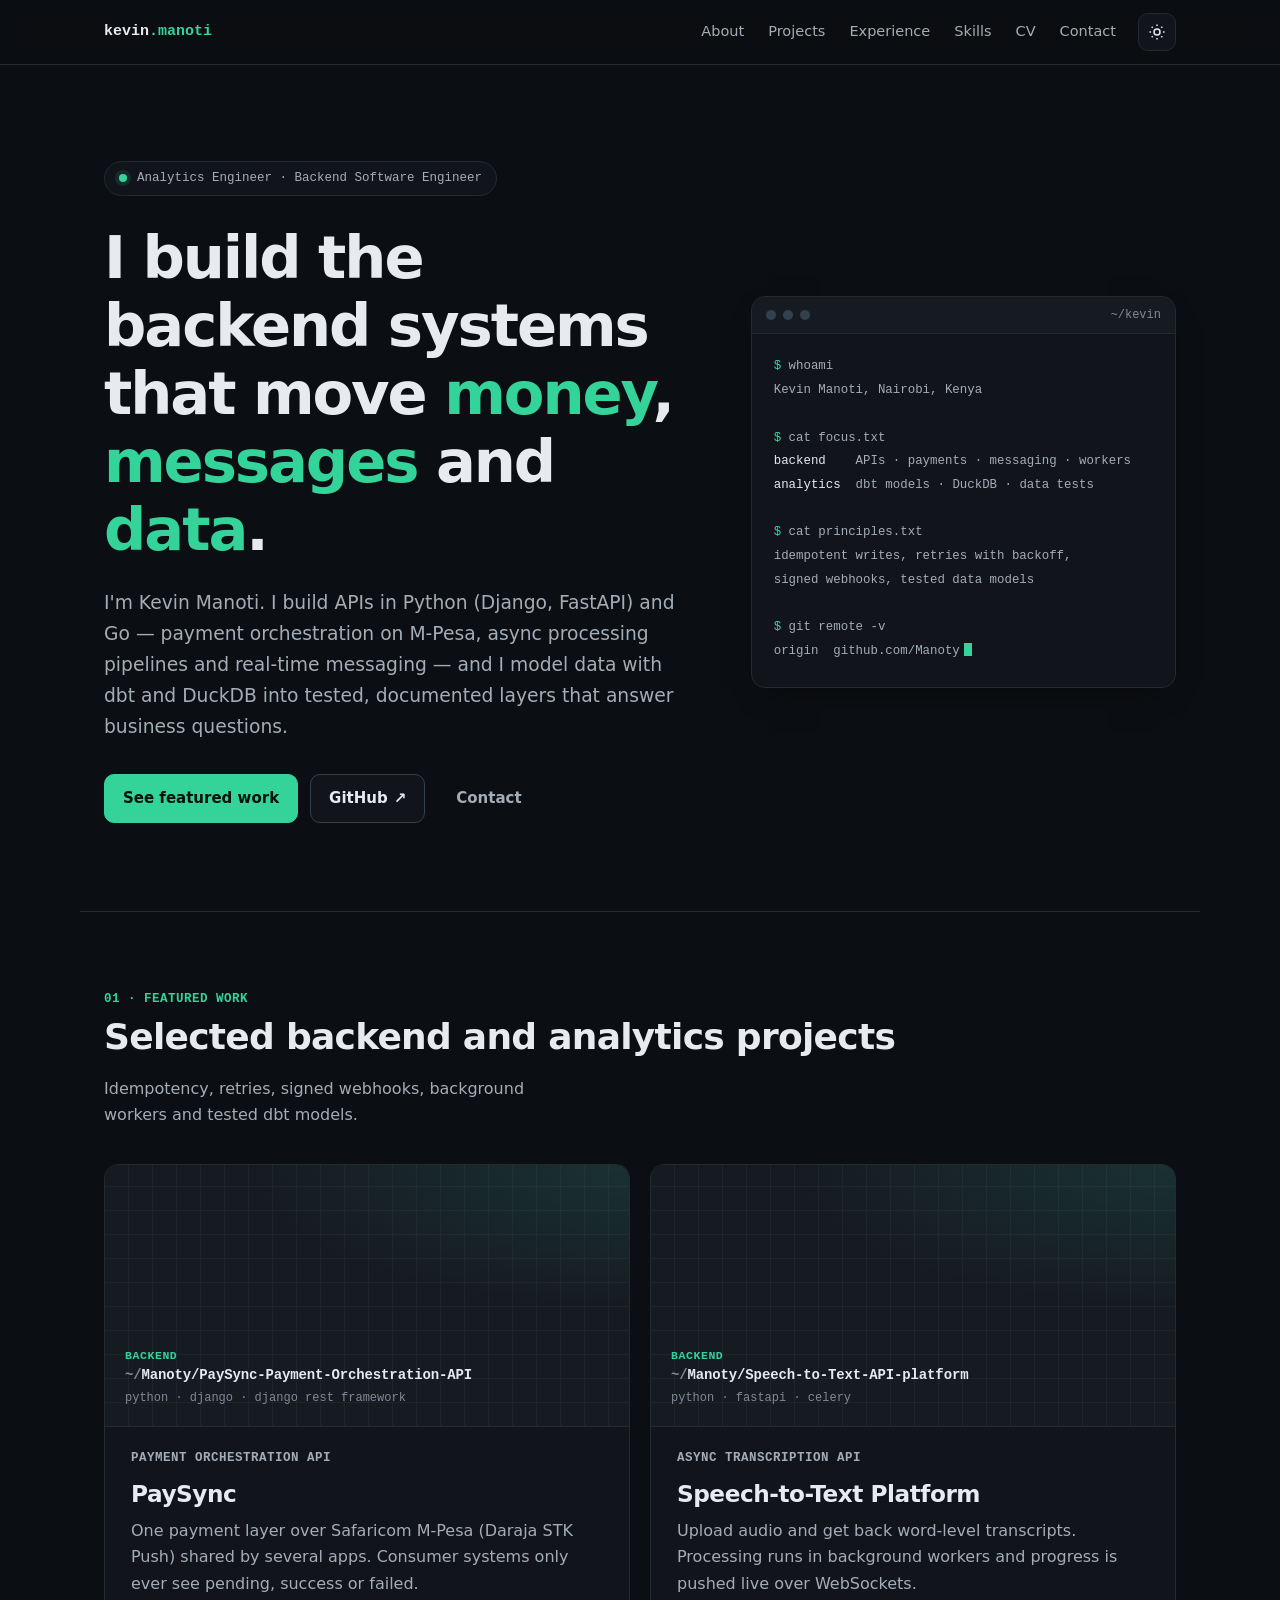
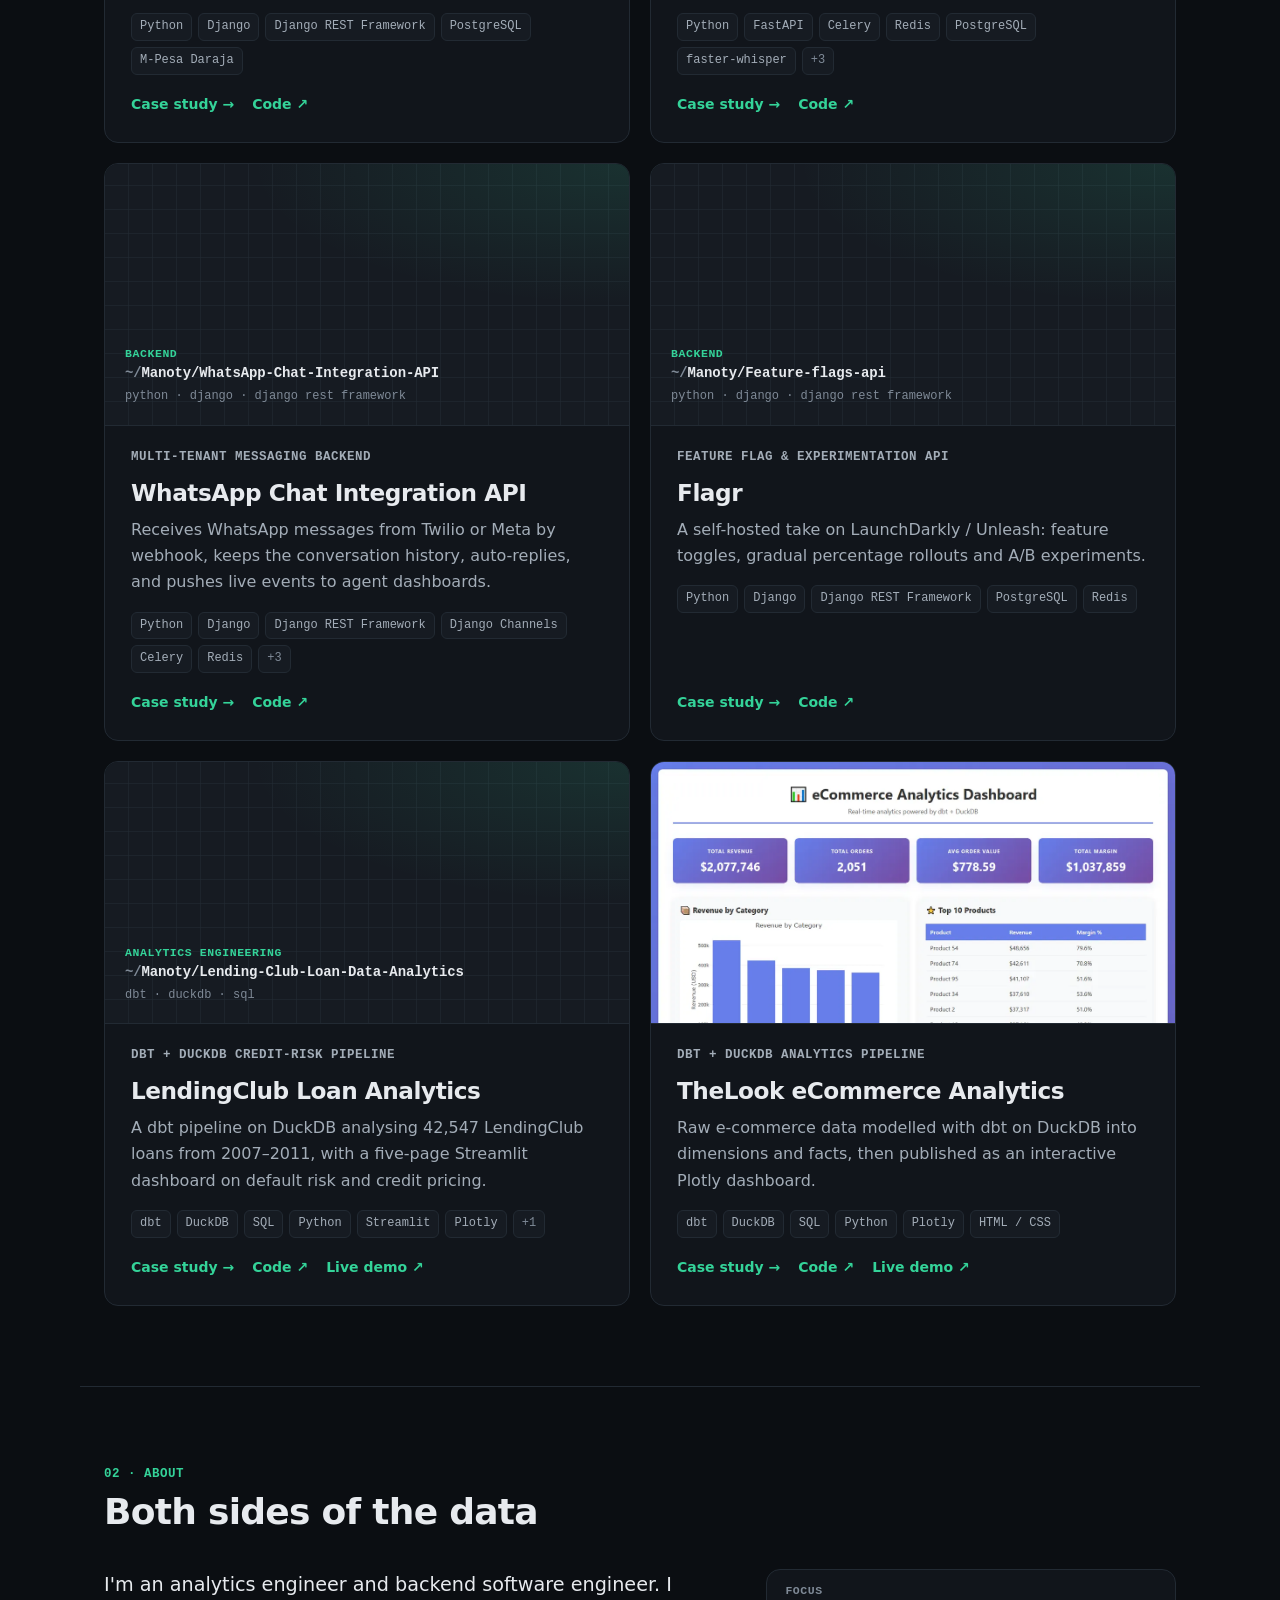
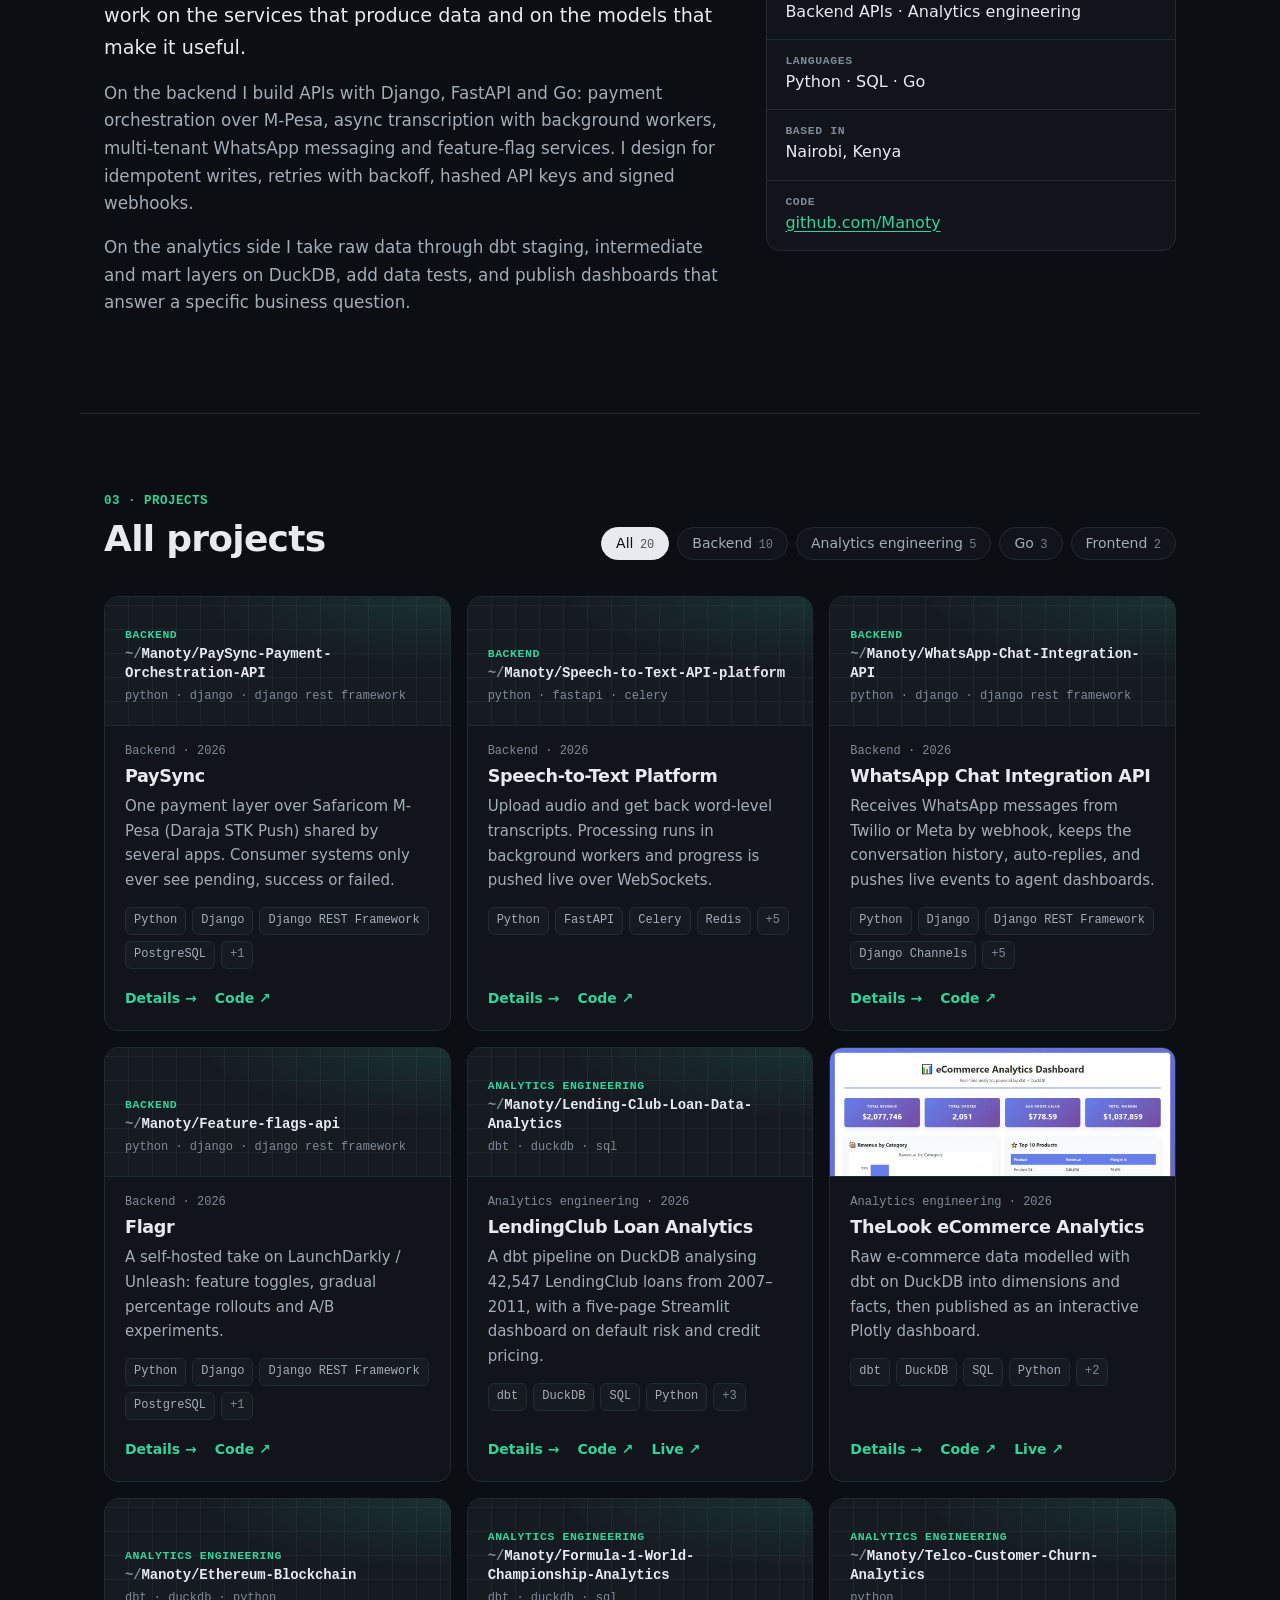
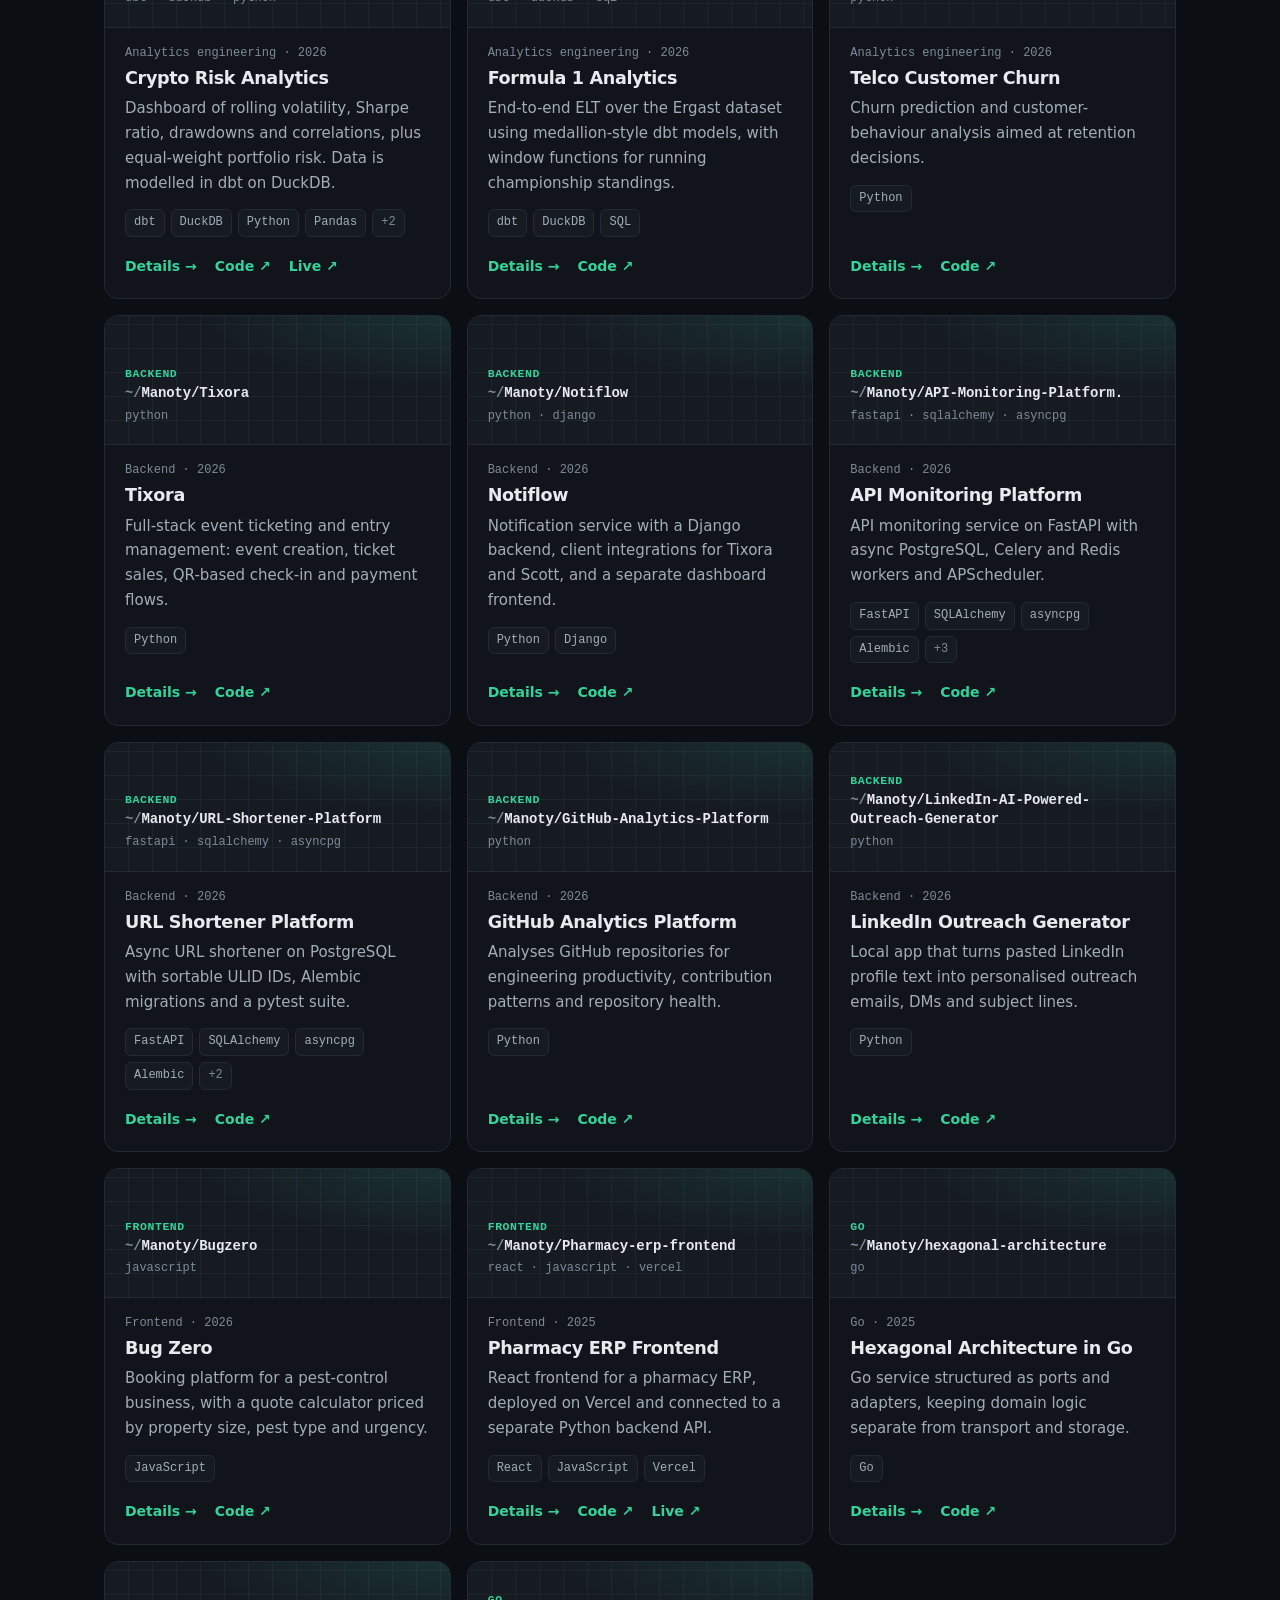
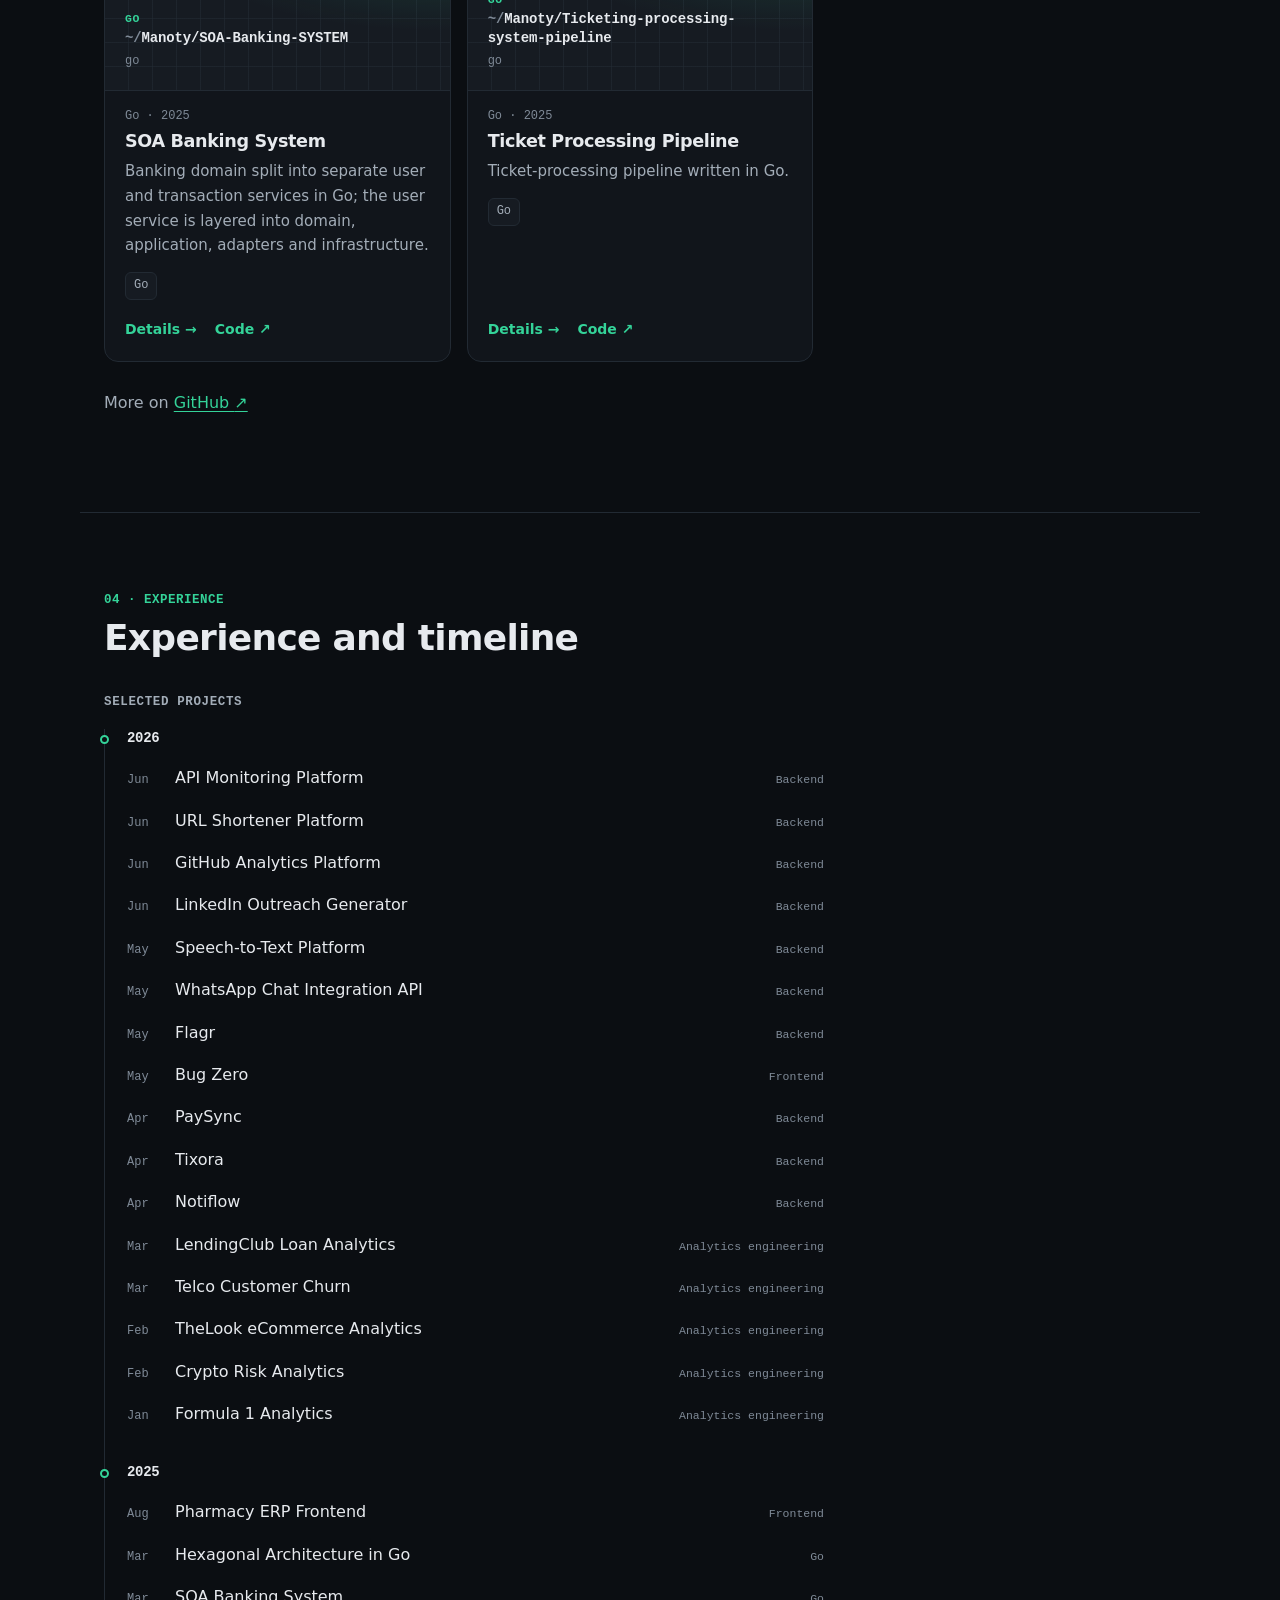
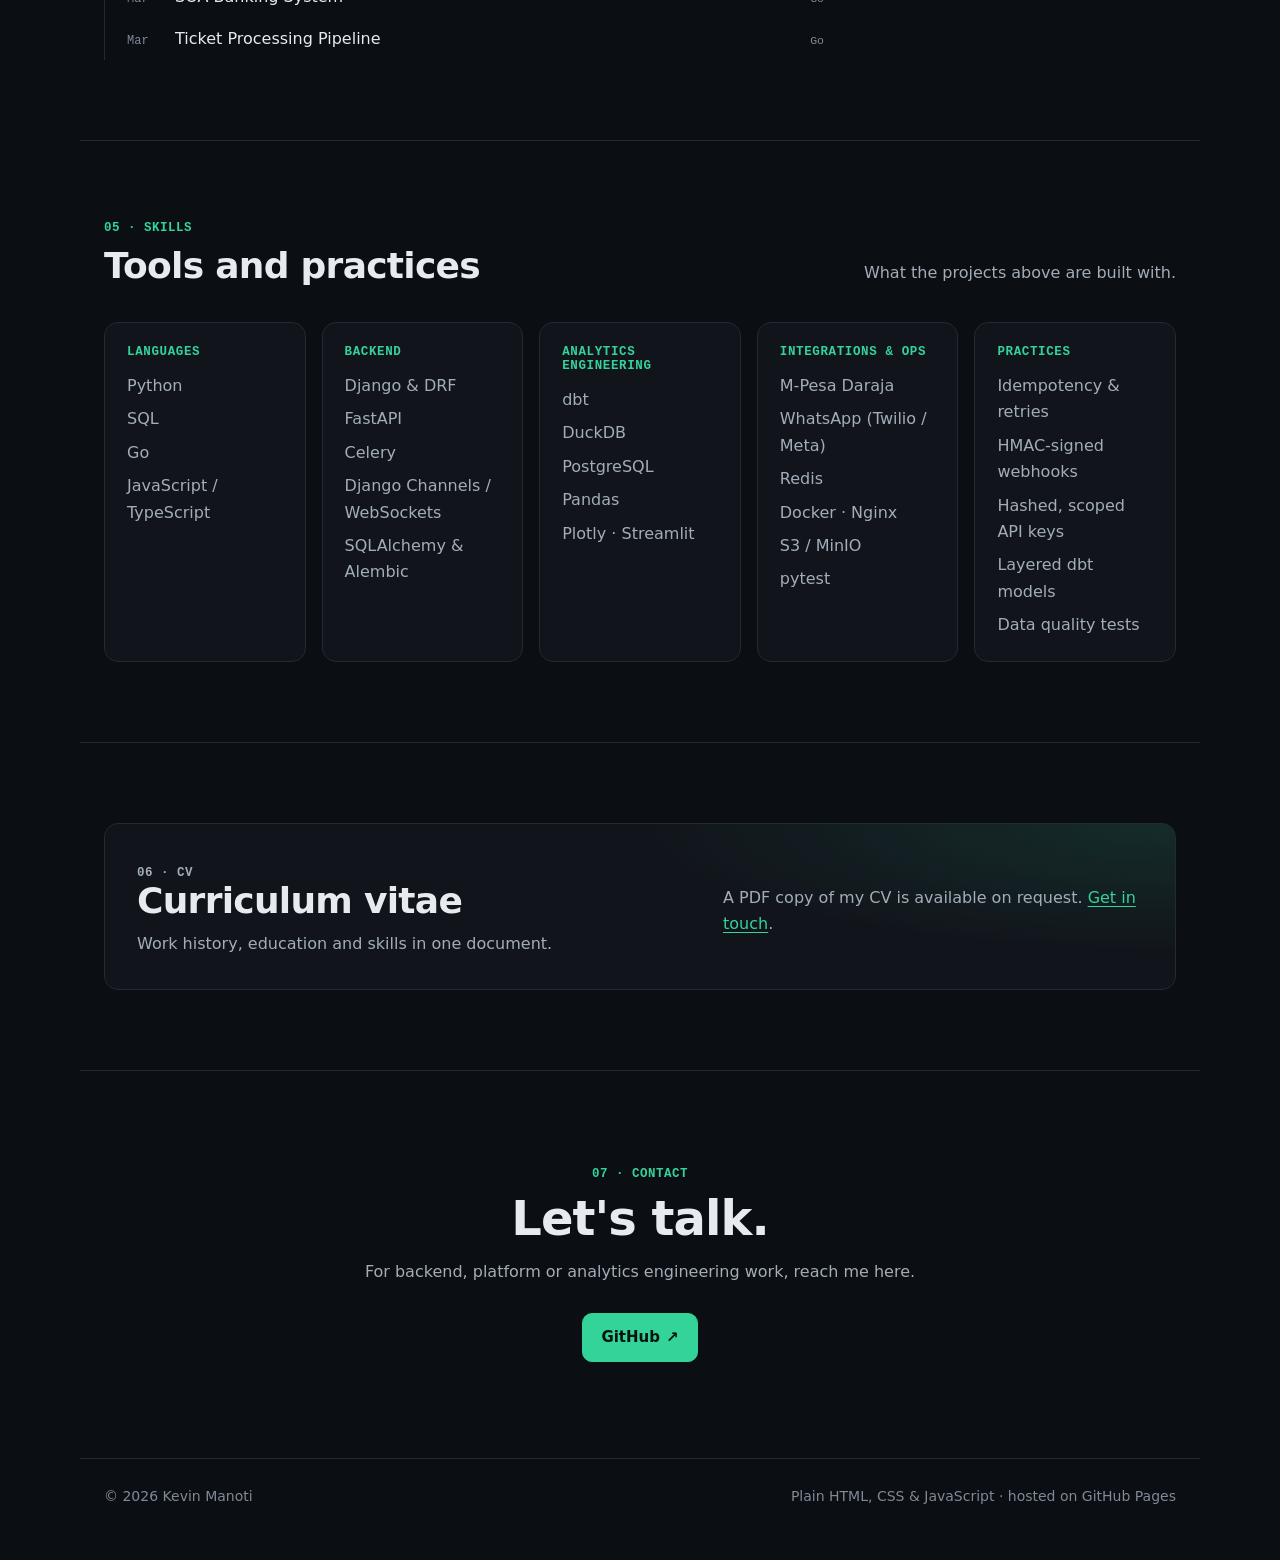
==== site/index.html @ 3917f523 "initial commit; static site" ====
<!doctype html>
<html lang="en" data-theme="dark">
<head>
  <meta charset="utf-8">
  <meta name="viewport" content="width=device-width, initial-scale=1">
  <title>Kevin Manoti · Analytics & Backend Engineer</title>
  <meta name="description" content="Kevin Manoti, analytics engineer and backend software engineer. Payment, messaging and async APIs in Python and Go; analytics pipelines with dbt and DuckDB.">
  <meta property="og:title" content="Kevin Manoti · Analytics & Backend Engineer">
  <meta property="og:description" content="Payment, messaging and async APIs in Python and Go; analytics pipelines with dbt and DuckDB.">
  <meta property="og:type" content="website">
  <meta name="theme-color" content="#0b0e12">
  <link rel="icon" href="data:image/svg+xml,<svg xmlns='http://www.w3.org/2000/svg' viewBox='0 0 32 32'><rect width='32' height='32' rx='7' fill='%2310b981'/><text x='16' y='22' font-family='monospace' font-size='15' font-weight='700' text-anchor='middle' fill='white'>KM</text></svg>">
  <link rel="stylesheet" href="styles.css">
  <script>
    // Apply saved theme before paint to avoid a flash
    document.documentElement.classList.add('js');
    try { const t = localStorage.getItem('theme'); if (t) document.documentElement.dataset.theme = t; } catch (e) {}
  </script>
</head>
<body data-page="home">
  <a class="skip-link" href="#main">Skip to content</a>

  <header class="nav">
    <div class="wrap nav-inner">
      <a href="index.html" class="logo" aria-label="Kevin Manoti, home">kevin<span>.manoti</span></a>
      <button class="icon-btn menu-toggle" id="menuToggle" aria-expanded="false" aria-controls="siteNav" aria-label="Menu">
        <svg viewBox="0 0 24 24" width="20" height="20" fill="none" stroke="currentColor" stroke-width="2" aria-hidden="true"><path d="M4 7h16M4 12h16M4 17h16"/></svg>
      </button>
      <nav class="nav-links" id="siteNav" aria-label="Main">
        <a href="#about">About</a>
        <a href="#projects">Projects</a>
        <a href="#experience">Experience</a>
        <a href="#skills">Skills</a>
        <a href="#cv">CV</a>
        <a href="#contact">Contact</a>
      </nav>
      <button class="icon-btn theme-toggle" id="themeToggle" aria-label="Use light theme">
        <svg class="icon-sun" viewBox="0 0 24 24" width="18" height="18" fill="none" stroke="currentColor" stroke-width="2" aria-hidden="true"><circle cx="12" cy="12" r="4"/><path d="M12 2v2M12 20v2M4.9 4.9l1.4 1.4M17.7 17.7l1.4 1.4M2 12h2M20 12h2M4.9 19.1l1.4-1.4M17.7 6.3l1.4-1.4"/></svg>
        <svg class="icon-moon" viewBox="0 0 24 24" width="18" height="18" fill="none" stroke="currentColor" stroke-width="2" aria-hidden="true"><path d="M21 12.8A9 9 0 1 1 11.2 3a7 7 0 0 0 9.8 9.8z"/></svg>
      </button>
    </div>
  </header>

  <main id="main">
    <!-- HERO -->
    <section class="hero wrap">
      <div class="hero-text">
        <p class="eyebrow"><span class="dot" aria-hidden="true"></span> Analytics Engineer · Backend Software Engineer</p>
        <h1>I build the backend systems that move <em>money</em>, <em>messages</em> and <em>data</em>.</h1>
        <p class="lede">
          I'm Kevin Manoti. I build APIs in Python (Django, FastAPI) and Go — payment orchestration on M-Pesa,
          async processing pipelines and real-time messaging — and I model data with dbt and DuckDB into
          tested, documented layers that answer business questions.
        </p>
        <div class="cta">
          <a class="btn btn-primary" href="#work">See featured work</a>
          <a class="btn" href="https://github.com/Manoty" data-github target="_blank" rel="noopener">GitHub <span aria-hidden="true">↗</span></a>
          <a class="btn btn-ghost" href="#contact">Contact</a>
        </div>
      </div>
      <div class="terminal" aria-hidden="true">
        <div class="terminal-bar"><span></span><span></span><span></span><em>~/kevin</em></div>
<pre><code><span class="t-prompt">$</span> whoami
Kevin Manoti, Nairobi, Kenya

<span class="t-prompt">$</span> cat focus.txt
<span class="t-key">backend</span>    APIs · payments · messaging · workers
<span class="t-key">analytics</span>  dbt models · DuckDB · data tests

<span class="t-prompt">$</span> cat principles.txt
idempotent writes, retries with backoff,
signed webhooks, tested data models

<span class="t-prompt">$</span> git remote -v
origin  github.com/Manoty<span class="t-cursor"></span></code></pre>
      </div>
    </section>

    <!-- FEATURED -->
    <section id="work" class="wrap section">
      <div class="section-head">
        <div>
          <p class="section-kicker">01 · Featured work</p>
          <h2>Selected backend and analytics projects</h2>
        </div>
        <p>Idempotency, retries, signed webhooks, background workers and tested dbt models.</p>
      </div>
      <div class="featured" id="featured"></div>
    </section>

    <!-- ABOUT -->
    <section id="about" class="wrap section">
      <div class="section-head">
        <div>
          <p class="section-kicker">02 · About</p>
          <h2>Both sides of the data</h2>
        </div>
      </div>
      <div class="about reveal">
        <div class="about-text">
          <p>
            I'm an analytics engineer and backend software engineer. I work on the services that produce data
            and on the models that make it useful.
          </p>
          <p>
            On the backend I build APIs with Django, FastAPI and Go: payment orchestration over M-Pesa, async
            transcription with background workers, multi-tenant WhatsApp messaging and feature-flag services.
            I design for idempotent writes, retries with backoff, hashed API keys and signed webhooks.
          </p>
          <p>
            On the analytics side I take raw data through dbt staging, intermediate and mart layers on DuckDB,
            add data tests, and publish dashboards that answer a specific business question.
          </p>
        </div>
        <dl class="about-facts">
          <div><dt>Focus</dt><dd>Backend APIs · Analytics engineering</dd></div>
          <div><dt>Languages</dt><dd>Python · SQL · Go</dd></div>
          <div><dt>Based in</dt><dd>Nairobi, Kenya</dd></div>
          <div><dt>Code</dt><dd><a href="https://github.com/Manoty" data-github target="_blank" rel="noopener">github.com/Manoty</a></dd></div>
        </dl>
      </div>
    </section>

    <!-- ALL PROJECTS -->
    <section id="projects" class="wrap section">
      <div class="section-head">
        <div>
          <p class="section-kicker">03 · Projects</p>
          <h2>All projects</h2>
        </div>
        <div class="filters" id="filters" role="group" aria-label="Filter projects by category"></div>
      </div>
      <p class="sr-only" id="gridStatus" role="status" aria-live="polite"></p>
      <div class="grid" id="grid"></div>
      <p class="more">More on <a href="https://github.com/Manoty?tab=repositories" target="_blank" rel="noopener">GitHub <span aria-hidden="true">↗</span></a></p>
    </section>

    <!-- EXPERIENCE + TIMELINE -->
    <section id="experience" class="wrap section">
      <div class="section-head">
        <div>
          <p class="section-kicker">04 · Experience</p>
          <h2>Experience and timeline</h2>
        </div>
      </div>
      <div class="experience">
        <div class="exp-col" id="workHistory">
          <h3 class="col-title">Professional experience</h3>
          <ol class="tl" id="jobs"></ol>
        </div>
        <div class="exp-col" id="projectTimeline">
          <h3 class="col-title">Selected projects</h3>
          <ol class="tl tl-compact" id="timeline"></ol>
        </div>
      </div>
    </section>

    <!-- SKILLS -->
    <section id="skills" class="wrap section">
      <div class="section-head">
        <div>
          <p class="section-kicker">05 · Skills</p>
          <h2>Tools and practices</h2>
        </div>
        <p>What the projects above are built with.</p>
      </div>
      <div class="stack">
        <div class="stack-col reveal">
          <h3>Languages</h3>
          <ul><li>Python</li><li>SQL</li><li>Go</li><li>JavaScript / TypeScript</li></ul>
        </div>
        <div class="stack-col reveal">
          <h3>Backend</h3>
          <ul><li>Django &amp; DRF</li><li>FastAPI</li><li>Celery</li><li>Django Channels / WebSockets</li><li>SQLAlchemy &amp; Alembic</li></ul>
        </div>
        <div class="stack-col reveal">
          <h3>Analytics engineering</h3>
          <ul><li>dbt</li><li>DuckDB</li><li>PostgreSQL</li><li>Pandas</li><li>Plotly · Streamlit</li></ul>
        </div>
        <div class="stack-col reveal">
          <h3>Integrations &amp; ops</h3>
          <ul><li>M-Pesa Daraja</li><li>WhatsApp (Twilio / Meta)</li><li>Redis</li><li>Docker · Nginx</li><li>S3 / MinIO</li><li>pytest</li></ul>
        </div>
        <div class="stack-col reveal">
          <h3>Practices</h3>
          <ul><li>Idempotency &amp; retries</li><li>HMAC-signed webhooks</li><li>Hashed, scoped API keys</li><li>Layered dbt models</li><li>Data quality tests</li></ul>
        </div>
      </div>
    </section>

    <!-- CV -->
    <section id="cv" class="wrap section">
      <div class="cv-card reveal">
        <div>
          <p class="section-kicker">06 · CV</p>
          <h2>Curriculum vitae</h2>
          <p>Work history, education and skills in one document.</p>
        </div>
        <div class="cta" id="cvActions"></div>
      </div>
    </section>

    <!-- CONTACT -->
    <section id="contact" class="wrap section contact">
      <p class="section-kicker">07 · Contact</p>
      <h2>Let's talk.</h2>
      <p>For backend, platform or analytics engineering work, reach me here.</p>
      <div class="cta" id="contactActions">
        <a class="btn btn-primary" href="https://github.com/Manoty" target="_blank" rel="noopener">GitHub <span aria-hidden="true">↗</span></a>
      </div>
    </section>
  </main>

  <footer class="wrap footer">
    <span>© <span id="year"></span> Kevin Manoti</span>
    <span>Plain HTML, CSS &amp; JavaScript · hosted on GitHub Pages</span>
  </footer>

  <script src="profile.js"></script>
  <script src="projects.js"></script>
  <script src="experience.js"></script>
  <script src="main.js"></script>
</body>
</html>
---- site/styles.css ----
/* ---------------------------------------------------------------- tokens */
/* Dark is the default theme; the toggle switches to light and is remembered. */
:root {
  --bg: #0b0e12;
  --surface: #11151b;
  --surface-2: #161b22;
  --text: #e7eaee;
  --muted: #a3adb8;
  --faint: #7f8a97;
  --border: #222a33;
  --border-strong: #34404c;
  --accent: #34d399;
  --accent-ink: #04130d;
  --accent-soft: rgba(52, 211, 153, 0.12);
  --shadow: 0 1px 0 rgba(255, 255, 255, 0.03) inset, 0 12px 32px -18px rgba(0, 0, 0, 0.7);
  --mono: ui-monospace, 'SF Mono', 'Cascadia Code', 'JetBrains Mono', Menlo, Consolas, monospace;
  --sans: system-ui, -apple-system, 'Segoe UI', Roboto, 'Helvetica Neue', Arial, sans-serif;
  --radius: 14px;
  --ease: cubic-bezier(0.2, 0.7, 0.2, 1);
  color-scheme: dark;
}
:root[data-theme='light'] {
  --bg: #f7f8fa;
  --surface: #ffffff;
  --surface-2: #f1f3f5;
  --text: #111418;
  --muted: #4a5561;
  --faint: #636d79;
  --border: #e1e5e9;
  --border-strong: #c9d0d7;
  --accent: #047857;
  --accent-ink: #ffffff;
  --accent-soft: rgba(4, 120, 87, 0.1);
  --shadow: 0 10px 28px -18px rgba(15, 23, 42, 0.25);
  color-scheme: light;
}

/* ---------------------------------------------------------------- base */
*, *::before, *::after { box-sizing: border-box; }
html { scroll-behavior: smooth; scroll-padding-top: 84px; -webkit-text-size-adjust: 100%; }
body {
  margin: 0;
  background: var(--bg);
  color: var(--text);
  font: 16px/1.65 var(--sans);
  -webkit-font-smoothing: antialiased;
  overflow-x: hidden;
}
a { color: inherit; text-underline-offset: 3px; }
img { max-width: 100%; display: block; }
h1, h2, h3, h4 { line-height: 1.15; margin: 0; letter-spacing: -0.02em; }
code { font-family: var(--mono); font-size: 0.92em; }
.wrap { max-width: 1120px; margin: 0 auto; padding-left: 24px; padding-right: 24px; }

:focus-visible { outline: 2px solid var(--accent); outline-offset: 3px; border-radius: 6px; }
.skip-link {
  position: absolute; left: 16px; top: -100px; z-index: 100;
  background: var(--accent); color: var(--accent-ink); padding: 10px 16px; border-radius: 8px;
  font-weight: 700; text-decoration: none;
}
.skip-link:focus { top: 12px; }
.sr-only {
  position: absolute; width: 1px; height: 1px; padding: 0; margin: -1px;
  overflow: hidden; clip: rect(0 0 0 0); white-space: nowrap; border: 0;
}

/* ---------------------------------------------------------------- nav */
.nav {
  position: sticky; top: 0; z-index: 20;
  background: color-mix(in srgb, var(--bg) 82%, transparent);
  backdrop-filter: blur(12px);
  -webkit-backdrop-filter: blur(12px);
  border-bottom: 1px solid var(--border);
}
.nav-inner { position: relative; display: flex; align-items: center; gap: 12px; height: 64px; }
.logo { font-family: var(--mono); font-weight: 700; text-decoration: none; margin-right: auto; font-size: 15px; }
.logo span { color: var(--accent); }
.nav-links { display: flex; align-items: center; gap: 4px; }
.nav-links a {
  text-decoration: none; color: var(--muted); font-size: 14.5px;
  padding: 6px 10px; border-radius: 8px; transition: color .15s, background .15s;
}
.nav-links a:hover, .nav-links a[aria-current='page'] { color: var(--text); background: var(--surface-2); }
.icon-btn {
  display: grid; place-items: center; width: 38px; height: 38px; flex: none;
  border: 1px solid var(--border); border-radius: 10px;
  background: var(--surface); color: var(--text); cursor: pointer;
  transition: border-color .15s;
}
.icon-btn:hover { border-color: var(--border-strong); }
.menu-toggle { display: none; }
.icon-moon { display: none; }
:root[data-theme='light'] .icon-sun { display: none; }
:root[data-theme='light'] .icon-moon { display: block; }

/* ---------------------------------------------------------------- hero */
.hero {
  display: grid; grid-template-columns: minmax(0, 1.25fr) minmax(0, 0.9fr);
  gap: 56px; align-items: center; padding-top: 96px; padding-bottom: 88px;
}
.eyebrow {
  display: inline-flex; align-items: center; gap: 10px;
  font-family: var(--mono); font-size: 12.5px; color: var(--muted);
  border: 1px solid var(--border); background: var(--surface); border-radius: 999px; padding: 6px 14px;
  margin: 0 0 28px;
}
.dot { width: 8px; height: 8px; border-radius: 50%; background: var(--accent); box-shadow: 0 0 0 4px var(--accent-soft); }
.hero h1 { font-size: clamp(2.2rem, 5.2vw, 3.7rem); font-weight: 800; letter-spacing: -0.035em; }
.hero h1 em { font-style: normal; color: var(--accent); }
.lede { font-size: clamp(1.05rem, 1.8vw, 1.17rem); color: var(--muted); max-width: 60ch; margin: 24px 0 32px; }
.cta { display: flex; flex-wrap: wrap; align-items: center; gap: 12px; }

.terminal {
  background: var(--surface); border: 1px solid var(--border); border-radius: var(--radius);
  box-shadow: var(--shadow); overflow: hidden; min-width: 0;
}
.terminal-bar {
  display: flex; align-items: center; gap: 7px; padding: 11px 14px;
  border-bottom: 1px solid var(--border); background: var(--surface-2);
}
.terminal-bar span { width: 10px; height: 10px; border-radius: 50%; background: var(--border-strong); }
.terminal-bar em { margin-left: auto; font: 12px var(--mono); color: var(--faint); font-style: normal; }
.terminal pre { margin: 0; padding: 20px 22px 24px; overflow-x: auto; font: 13.5px/1.75 var(--mono); color: var(--muted); }
.t-prompt { color: var(--accent); user-select: none; }
.t-key { color: var(--text); }
.t-cursor {
  display: inline-block; width: 8px; height: 1.05em; margin-left: 4px; vertical-align: -2px;
  background: var(--accent); animation: blink 1.2s steps(1) infinite;
}
@keyframes blink { 50% { opacity: 0; } }

/* ---------------------------------------------------------------- buttons */
.btn {
  display: inline-flex; align-items: center; gap: 6px; padding: 11px 18px;
  border: 1px solid var(--border-strong); border-radius: 10px;
  background: var(--surface); color: var(--text); text-decoration: none; font-weight: 600; font-size: 15px;
  transition: border-color .15s, transform .15s var(--ease), background .15s;
}
.btn:hover { border-color: var(--text); transform: translateY(-1px); }
.btn-primary { background: var(--accent); color: var(--accent-ink); border-color: var(--accent); }
.btn-primary:hover { border-color: var(--accent); background: color-mix(in srgb, var(--accent) 88%, var(--text)); }
.btn-ghost { background: transparent; border-color: transparent; color: var(--muted); }
.btn-ghost:hover { color: var(--text); border-color: var(--border); }

/* ---------------------------------------------------------------- sections */
.section { padding-top: 80px; padding-bottom: 80px; border-top: 1px solid var(--border); }
.section-head { display: flex; flex-wrap: wrap; align-items: end; justify-content: space-between; gap: 18px 32px; margin-bottom: 36px; }
.section-head h2, .cv-card h2 { font-size: clamp(1.6rem, 3.4vw, 2.25rem); }
.section-head > p { color: var(--muted); margin: 0; max-width: 46ch; }
.section-kicker { font: 600 12.5px var(--mono); color: var(--accent); margin: 0 0 10px; letter-spacing: .04em; text-transform: uppercase; }
.kicker { font: 600 12.5px var(--mono); color: var(--accent); margin: 0 0 8px; text-transform: uppercase; letter-spacing: .04em; }

/* ---------------------------------------------------------------- thumbnails */
.thumb {
  position: relative; aspect-ratio: 16 / 6; overflow: hidden;
  background: var(--surface-2); border-bottom: 1px solid var(--border);
}
.thumb img {
  position: absolute; inset: 0; z-index: 1; width: 100%; height: 100%;
  object-fit: cover; object-position: top center;
  transition: transform .5s var(--ease);
}
.thumb-placeholder {
  position: absolute; inset: 0; display: flex; flex-direction: column; justify-content: flex-end; gap: 4px;
  padding: 18px 20px;
  background:
    radial-gradient(120% 90% at 100% 0%, var(--accent-soft), transparent 60%),
    repeating-linear-gradient(0deg, transparent 0 23px, color-mix(in srgb, var(--border) 60%, transparent) 23px 24px),
    repeating-linear-gradient(90deg, transparent 0 23px, color-mix(in srgb, var(--border) 60%, transparent) 23px 24px),
    var(--surface-2);
}
.thumb-placeholder span { font: 600 11.5px var(--mono); color: var(--accent); text-transform: uppercase; letter-spacing: .05em; }
.thumb-placeholder strong {
  font: 600 14px/1.35 var(--mono); color: var(--text); letter-spacing: -0.01em;
  overflow-wrap: anywhere;
}
.thumb-placeholder strong::before { content: '~/'; color: var(--faint); }
.thumb-placeholder code { font-size: 12px; color: var(--faint); }

/* ---------------------------------------------------------------- featured */
.featured { display: grid; grid-template-columns: repeat(2, minmax(0, 1fr)); gap: 20px; }
.feature {
  display: flex; flex-direction: column; overflow: hidden;
  background: var(--surface); border: 1px solid var(--border); border-radius: var(--radius);
  transition: border-color .2s, transform .2s var(--ease);
}
.feature:hover { border-color: var(--border-strong); transform: translateY(-2px); }
.feature:hover .thumb img, .card:hover .thumb img { transform: scale(1.02); }
.feature .thumb { aspect-ratio: 16 / 8; }
.feature-media, .card-media { display: block; }
.feature-body { display: flex; flex-direction: column; flex: 1; padding: 24px 26px 26px; }
.feature h3 { font-size: 1.45rem; margin-bottom: 10px; }
.feature h3 a, .card h3 a { text-decoration: none; }
.feature h3 a:hover, .card h3 a:hover { color: var(--accent); }
.feature-body > p { color: var(--muted); margin: 0 0 16px; }

/* ---------------------------------------------------------------- tags + links */
.tags { list-style: none; padding: 0; margin: 0 0 18px; display: flex; flex-wrap: wrap; gap: 6px; }
.tags li {
  font-family: var(--mono); font-size: 12px; color: var(--muted);
  background: var(--surface-2); border: 1px solid var(--border); border-radius: 6px; padding: 3px 8px;
}
.tags .tag-more { color: var(--faint); }
.links { display: flex; flex-wrap: wrap; gap: 8px 18px; margin-top: auto; }
.links a { font-weight: 600; font-size: 14px; text-decoration: none; color: var(--accent); }
.links a:hover { text-decoration: underline; }
.status {
  display: inline-block; vertical-align: middle; font: 600 11px var(--mono); letter-spacing: .03em;
  padding: 2px 8px; border-radius: 999px; border: 1px solid var(--border-strong); color: var(--muted);
  text-transform: uppercase;
}
.status-completed { color: var(--accent); border-color: color-mix(in srgb, var(--accent) 45%, transparent); }
.status-in-progress { color: #f5b544; border-color: rgba(245, 181, 68, .45); }
:root[data-theme='light'] .status-in-progress { color: #9a6200; }

/* ---------------------------------------------------------------- filters + grid */
.filters { display: flex; flex-wrap: wrap; gap: 8px; }
.chip {
  font: 500 14px var(--sans); color: var(--muted); cursor: pointer;
  background: var(--surface); border: 1px solid var(--border); border-radius: 999px; padding: 7px 14px;
  transition: color .15s, border-color .15s, background .15s;
}
.chip:hover { color: var(--text); border-color: var(--border-strong); }
.chip[aria-pressed='true'] { background: var(--text); color: var(--bg); border-color: var(--text); }
.chip-count { font: 12px var(--mono); opacity: .7; margin-left: 2px; }
.grid { display: grid; grid-template-columns: repeat(auto-fill, minmax(290px, 1fr)); gap: 16px; }
.card {
  display: flex; flex-direction: column; overflow: hidden;
  background: var(--surface); border: 1px solid var(--border); border-radius: var(--radius);
  transition: border-color .15s, transform .2s var(--ease);
  animation: card-in .35s var(--ease) both;
}
.card:hover { border-color: var(--border-strong); transform: translateY(-2px); }
.card-body { display: flex; flex-direction: column; flex: 1; padding: 18px 20px 20px; }
.card-meta { font: 12px var(--mono); color: var(--faint); margin: 0 0 8px; display: flex; flex-wrap: wrap; gap: 8px; align-items: center; }
.card h3 { font-size: 1.1rem; margin-bottom: 8px; }
.card-body > p:not(.card-meta) { color: var(--muted); font-size: 15px; margin: 0 0 14px; }
.more { color: var(--muted); margin-top: 28px; }
.more a { color: var(--accent); }
@keyframes card-in { from { opacity: 0; transform: translateY(6px); } }

/* ---------------------------------------------------------------- about */
.about { display: grid; grid-template-columns: minmax(0, 1.5fr) minmax(0, 1fr); gap: 48px; align-items: start; }
.about-text p { margin: 0 0 16px; color: var(--muted); font-size: 1.05rem; max-width: 64ch; }
.about-text p:first-child { color: var(--text); font-size: 1.2rem; }
.about-facts, .facts {
  margin: 0; display: grid; gap: 0;
  border: 1px solid var(--border); border-radius: var(--radius); background: var(--surface);
}
.about-facts div, .facts div { padding: 14px 18px; border-top: 1px solid var(--border); }
.about-facts div:first-child, .facts div:first-child { border-top: 0; }
.about-facts dt, .facts dt { font: 600 11.5px var(--mono); color: var(--faint); text-transform: uppercase; letter-spacing: .05em; }
.about-facts dd, .facts dd { margin: 2px 0 0; }
.about-facts a, .facts a { color: var(--accent); }

/* ---------------------------------------------------------------- experience + timeline */
.experience { display: grid; grid-template-columns: minmax(0, 1.2fr) minmax(0, 1fr); gap: 48px; }
#experience.no-history .experience { grid-template-columns: minmax(0, 720px); }
.col-title { font: 600 12.5px var(--mono); color: var(--muted); text-transform: uppercase; letter-spacing: .05em; margin-bottom: 20px; }
.tl { list-style: none; margin: 0; padding: 0 0 0 22px; border-left: 1px solid var(--border); }
.tl > li { position: relative; padding-bottom: 28px; }
.tl > li::before {
  content: ''; position: absolute; left: -27px; top: 6px; width: 9px; height: 9px; border-radius: 50%;
  background: var(--bg); border: 2px solid var(--accent);
}
.tl > li:last-child { padding-bottom: 0; }
.tl-date { font: 12.5px var(--mono); color: var(--accent); margin: 0 0 4px; }
.tl-item h4 { font-size: 1.1rem; }
.tl-org { color: var(--muted); font-weight: 500; }
.tl-org a { color: inherit; }
.tl-meta { font-size: 14px; color: var(--faint); margin: 2px 0 8px; }
.tl-item > p { color: var(--muted); margin: 6px 0 10px; }
.tl-year-label { font: 700 14px var(--mono); color: var(--text); margin-bottom: 10px; line-height: 1.4; }
.tl-rows { list-style: none; margin: 0; padding: 0; display: grid; gap: 2px; }
.tl-rows li {
  display: grid; grid-template-columns: 36px minmax(0, 1fr) auto; gap: 12px; align-items: baseline;
  padding: 7px 10px; margin: 0 -10px; border-radius: 8px;
}
.tl-rows li:hover { background: var(--surface); }
.tl-month { font: 12px var(--mono); color: var(--faint); }
.tl-rows a { text-decoration: none; font-weight: 500; }
.tl-rows a:hover { color: var(--accent); text-decoration: underline; }
.tl-cat { font: 11.5px var(--mono); color: var(--faint); text-align: right; }

/* shared bullet list */
.points { margin: 0 0 18px; padding: 0; list-style: none; display: grid; gap: 8px; }
.points li { position: relative; padding-left: 22px; color: var(--muted); }
.points li::before { content: '→'; position: absolute; left: 0; color: var(--accent); }

/* ---------------------------------------------------------------- skills */
.stack { display: grid; grid-template-columns: repeat(auto-fit, minmax(190px, 1fr)); gap: 16px; }
.stack-col { border: 1px solid var(--border); border-radius: var(--radius); padding: 22px; background: var(--surface); }
.stack-col h3 { font: 600 12.5px var(--mono); text-transform: uppercase; letter-spacing: .05em; color: var(--accent); margin-bottom: 14px; }
.stack-col ul { list-style: none; margin: 0; padding: 0; display: grid; gap: 7px; color: var(--muted); }

/* ---------------------------------------------------------------- cv + contact */
.cv-card {
  display: flex; flex-wrap: wrap; align-items: center; justify-content: space-between; gap: 24px;
  padding: 32px; border: 1px solid var(--border); border-radius: var(--radius);
  background: radial-gradient(90% 140% at 100% 0%, var(--accent-soft), transparent 55%), var(--surface);
}
.cv-card p { color: var(--muted); margin: 10px 0 0; }
.cv-note { color: var(--muted); margin: 0; width: 100%; }
.cv-note a { color: var(--accent); }
#cvActions { max-width: 420px; }
.contact { text-align: center; padding-top: 96px; padding-bottom: 96px; }
.contact h2 { font-size: clamp(2rem, 5vw, 3rem); margin-bottom: 12px; }
.contact > p:not(.section-kicker) { color: var(--muted); margin: 0 0 28px; }
.contact .cta { justify-content: center; }
.footer {
  display: flex; flex-wrap: wrap; justify-content: space-between; gap: 8px;
  padding-top: 26px; padding-bottom: 40px; border-top: 1px solid var(--border);
  color: var(--faint); font-size: 14px;
}
.footer a { color: var(--muted); }

/* ---------------------------------------------------------------- project detail */
.detail-head { padding-top: 56px; padding-bottom: 40px; }
.back { display: inline-flex; gap: 6px; margin-bottom: 28px; color: var(--muted); text-decoration: none; font-size: 14.5px; }
.back:hover { color: var(--text); }
.detail-head h1 { font-size: clamp(2rem, 5vw, 3.2rem); font-weight: 800; letter-spacing: -0.03em; }
.detail-head h1 .status { font-size: 12px; margin-left: 8px; letter-spacing: .03em; }
.detail-head .lede { margin: 18px 0 28px; }

.gallery-wrap { padding-bottom: 48px; }
.gallery { display: grid; gap: 16px; }
.gallery-2 { grid-template-columns: repeat(2, minmax(0, 1fr)); }
.gallery-3 { grid-template-columns: repeat(2, minmax(0, 1fr)); }
.gallery-3 figure:first-child { grid-column: 1 / -1; }
.gallery figure { margin: 0; }
.gallery figure a { display: block; border: 1px solid var(--border); border-radius: var(--radius); overflow: hidden; background: var(--surface-2); }
.gallery figure a:hover { border-color: var(--border-strong); }
.gallery img { width: 100%; height: auto; }
.gallery figcaption { font-size: 14px; color: var(--faint); margin-top: 10px; }

.detail-grid {
  display: grid; grid-template-columns: minmax(0, 1fr) 300px; gap: 56px; align-items: start;
  padding-top: 48px; padding-bottom: 72px; border-top: 1px solid var(--border);
}
.detail-block { margin-bottom: 40px; }
.detail-block:last-child { margin-bottom: 0; }
.detail-block h2 { font-size: 1.3rem; margin-bottom: 14px; }
.detail-block p { color: var(--muted); margin: 0 0 14px; max-width: 70ch; }
.detail-aside { position: sticky; top: 88px; display: grid; gap: 22px; }
.aside-title { font: 600 11.5px var(--mono); color: var(--faint); text-transform: uppercase; letter-spacing: .05em; margin-bottom: -10px; }
.detail-aside .tags { margin: 0; }
.links-stack { flex-direction: column; gap: 10px; }

.pager { display: grid; grid-template-columns: 1fr 1fr; gap: 16px; padding-bottom: 72px; }
.pager a {
  display: grid; gap: 4px; padding: 18px 20px; text-decoration: none; font-weight: 600;
  border: 1px solid var(--border); border-radius: var(--radius); background: var(--surface);
  transition: border-color .15s;
}
.pager a:hover { border-color: var(--border-strong); }
.pager-next { text-align: right; }
.pager-label { font: 12px var(--mono); color: var(--faint); font-weight: 400; }
.not-found { padding-top: 96px; padding-bottom: 120px; }
.not-found h1 { font-size: clamp(2rem, 5vw, 3rem); margin-bottom: 12px; }
.not-found p { color: var(--muted); margin: 0 0 24px; }

/* ---------------------------------------------------------------- motion */
/* Only hidden when JS is running (html.js), so content never disappears without it. */
.js .reveal { opacity: 0; transform: translateY(14px); transition: opacity .6s var(--ease), transform .6s var(--ease); }
.js .reveal.in { opacity: 1; transform: none; }
@media (prefers-reduced-motion: reduce) {
  html { scroll-behavior: auto; }
  *, *::before, *::after { animation: none !important; transition: none !important; }
  .js .reveal { opacity: 1; transform: none; }
}

/* ---------------------------------------------------------------- tablet */
@media (max-width: 960px) {
  .hero { grid-template-columns: 1fr; gap: 40px; padding-top: 72px; padding-bottom: 72px; }
  .terminal { max-width: 560px; }
  .about, .experience { grid-template-columns: 1fr; gap: 36px; }
  .detail-grid { grid-template-columns: 1fr; gap: 40px; }
  .detail-aside { position: static; }
}

/* ---------------------------------------------------------------- mobile nav */
@media (max-width: 820px) {
  .menu-toggle { display: grid; order: 3; }
  .theme-toggle { order: 2; }
  .nav-links {
    display: none; position: absolute; top: 64px; left: 0; right: 0;
    flex-direction: column; align-items: stretch; gap: 2px;
    padding: 10px 16px 16px; background: var(--bg); border-bottom: 1px solid var(--border);
    box-shadow: 0 16px 24px -16px rgba(0, 0, 0, .5);
  }
  .nav-links.open { display: flex; }
  .nav-links a { padding: 11px 12px; font-size: 16px; }
  .featured { grid-template-columns: 1fr; }
}

/* ---------------------------------------------------------------- phone */
@media (max-width: 600px) {
  .wrap { padding-left: 16px; padding-right: 16px; }
  .hero { padding-top: 52px; padding-bottom: 60px; }
  .eyebrow { font-size: 11.5px; padding: 6px 12px; }
  .terminal pre { font-size: 12.5px; padding: 16px; }
  .section { padding-top: 60px; padding-bottom: 60px; }
  .section-head { margin-bottom: 28px; }
  .feature-body { padding: 20px; }
  .grid { grid-template-columns: 1fr; }
  .cv-card { padding: 24px; }
  .gallery-2, .gallery-3 { grid-template-columns: 1fr; }
  .tl-rows li { grid-template-columns: 34px minmax(0, 1fr); }
  .tl-cat { display: none; }
  .pager { grid-template-columns: 1fr; }
  .pager-next { text-align: left; }
  .contact { padding-top: 72px; padding-bottom: 72px; }
}
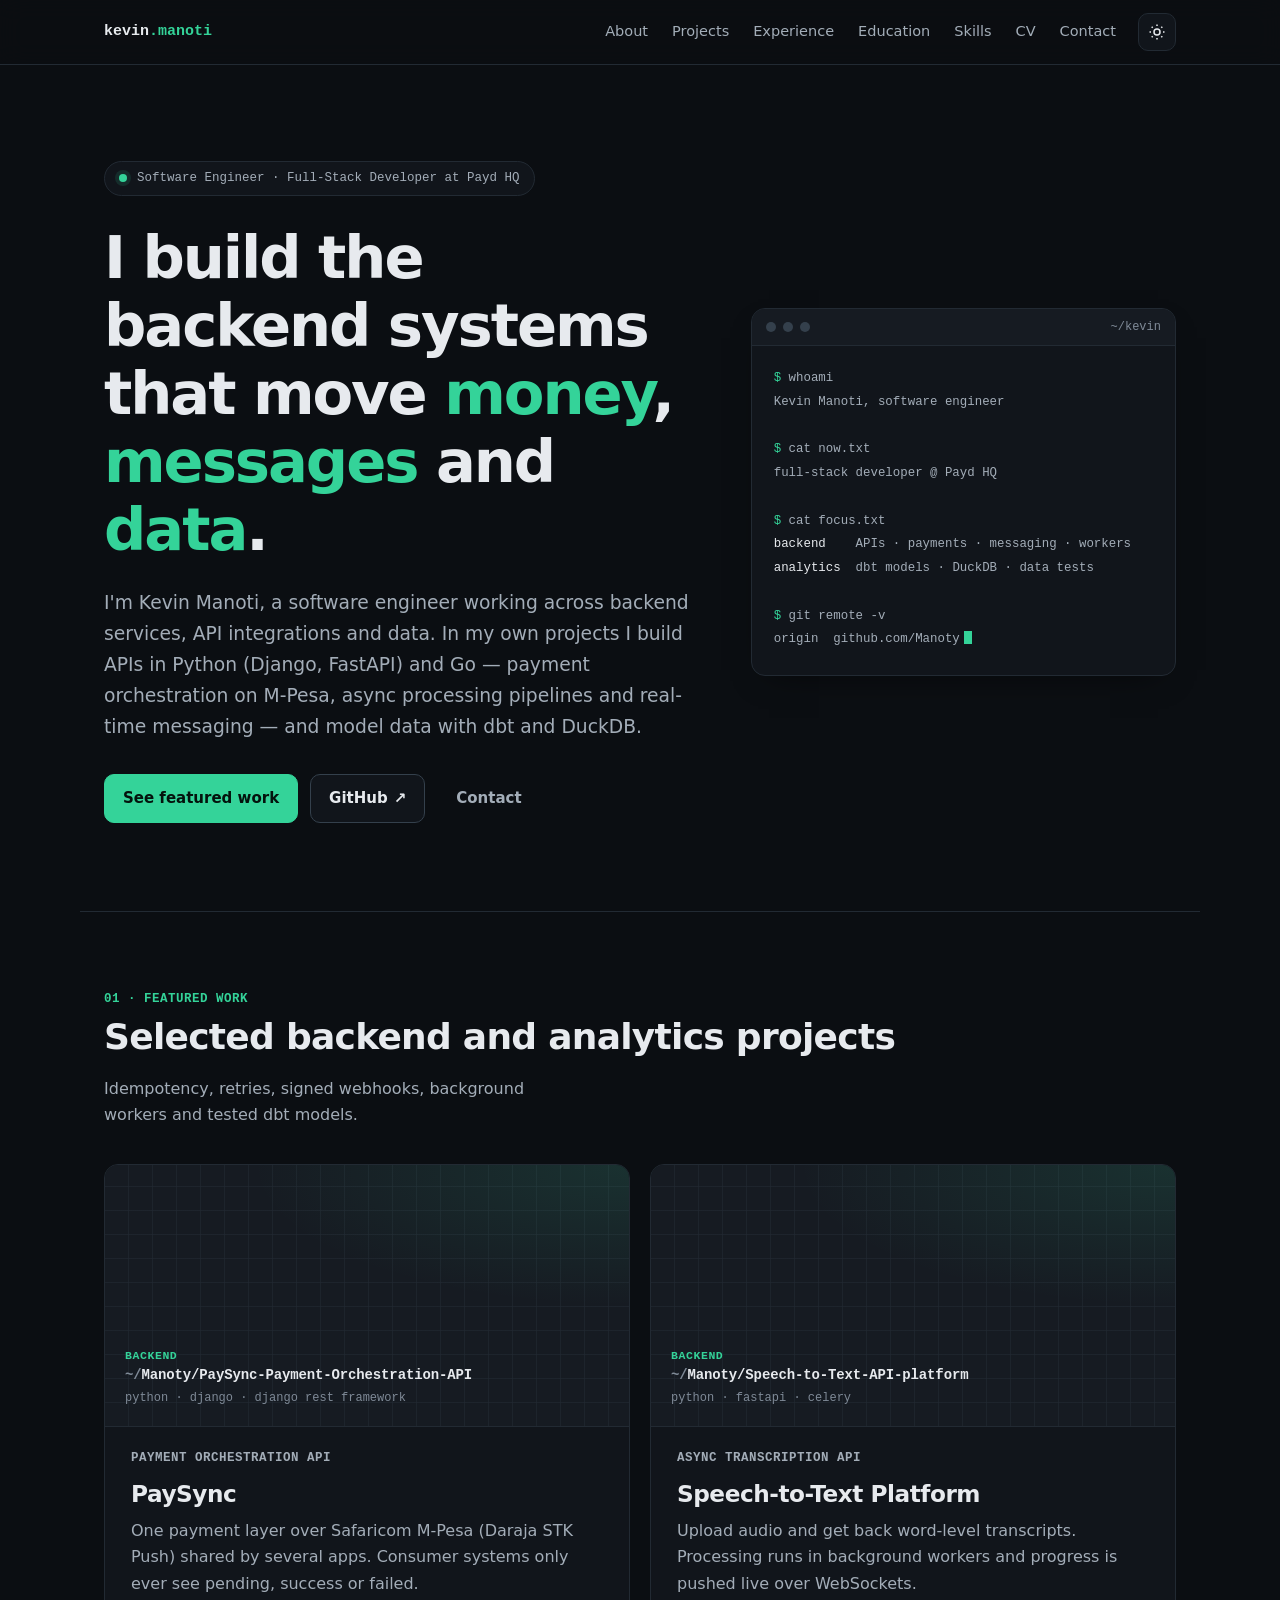
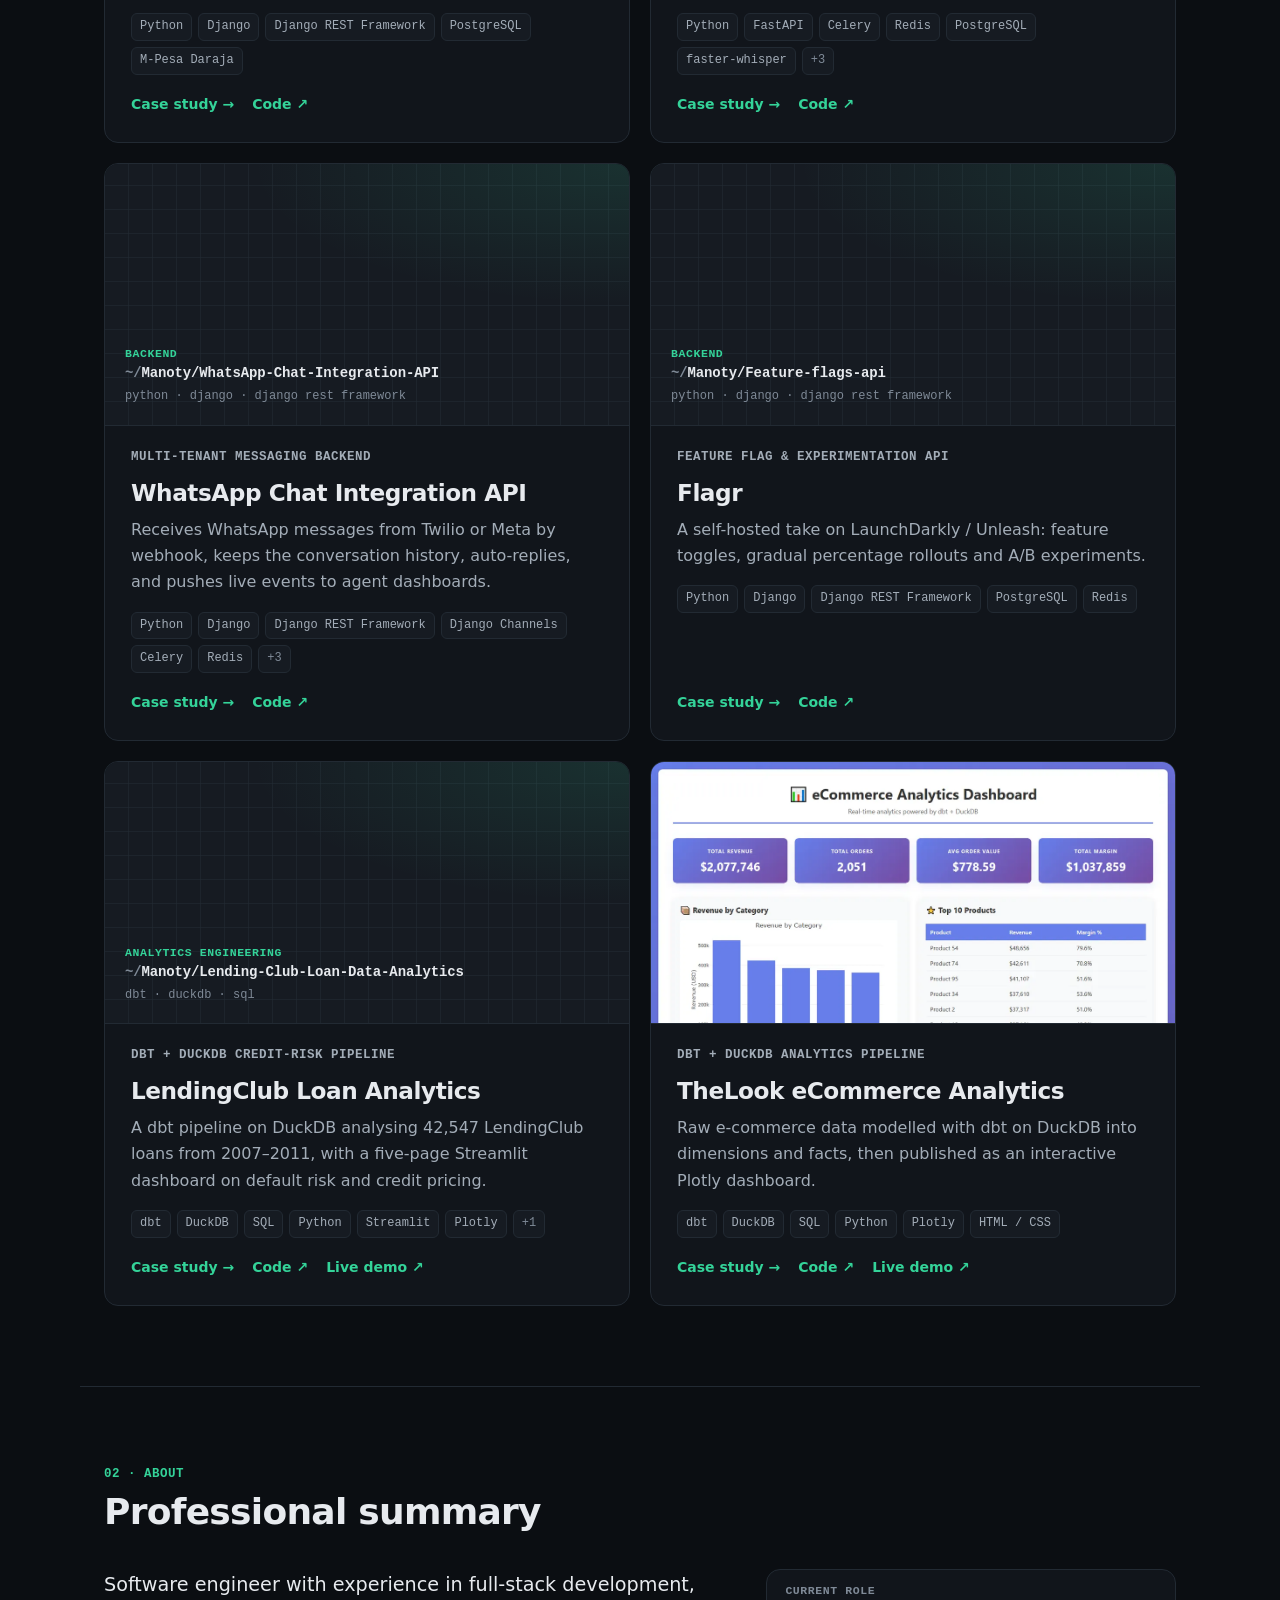
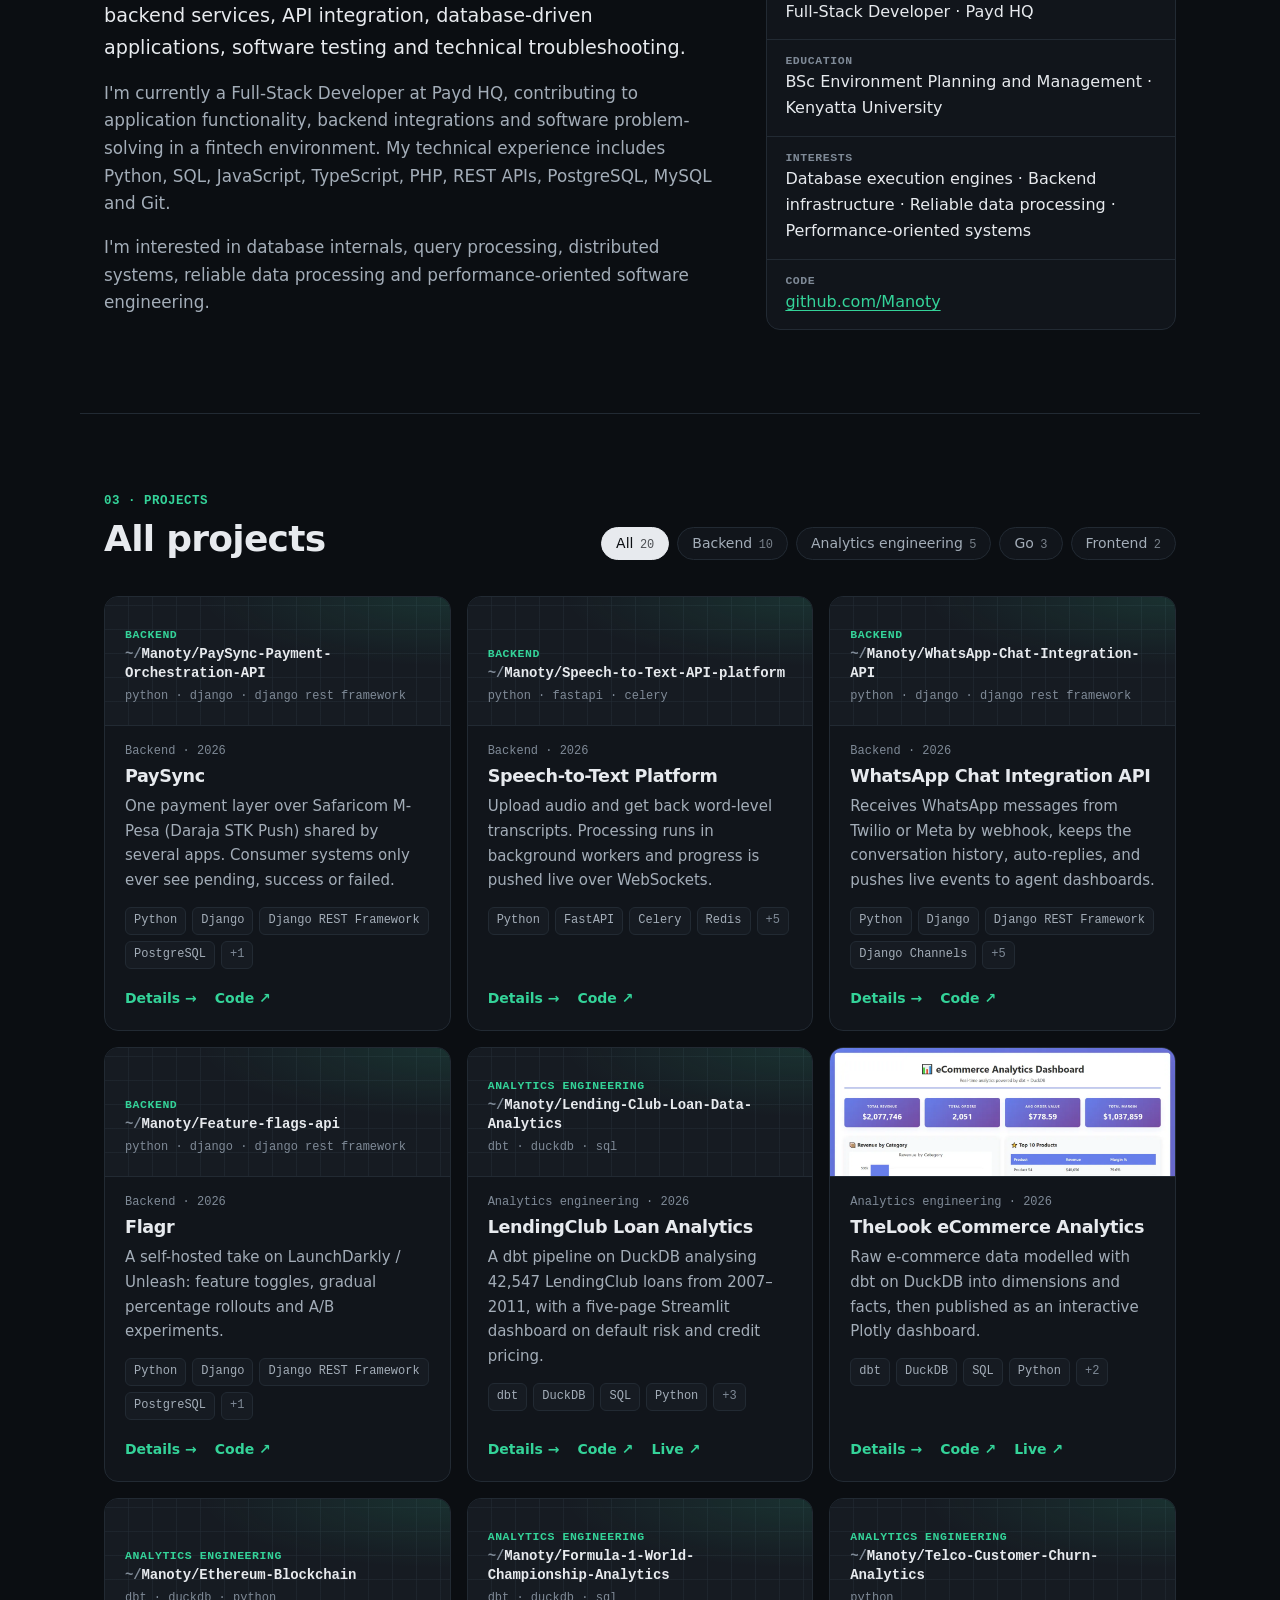
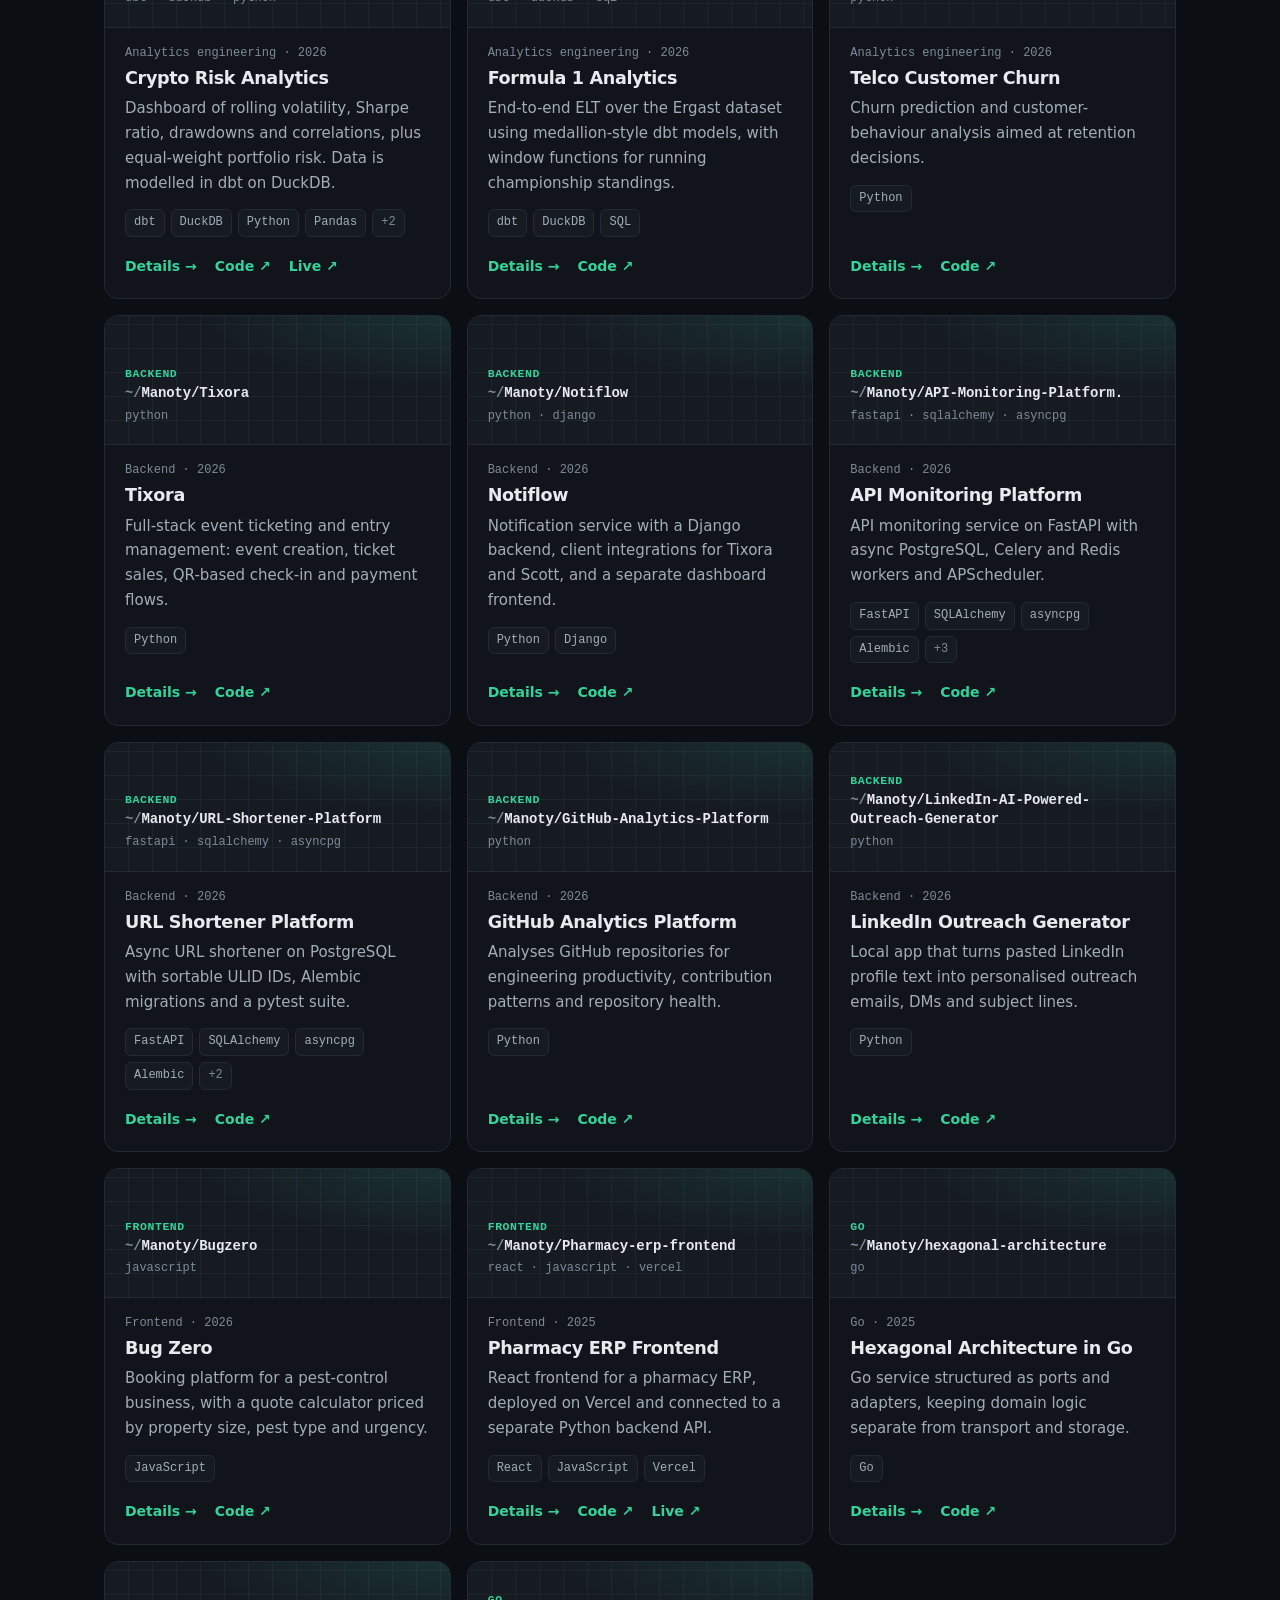
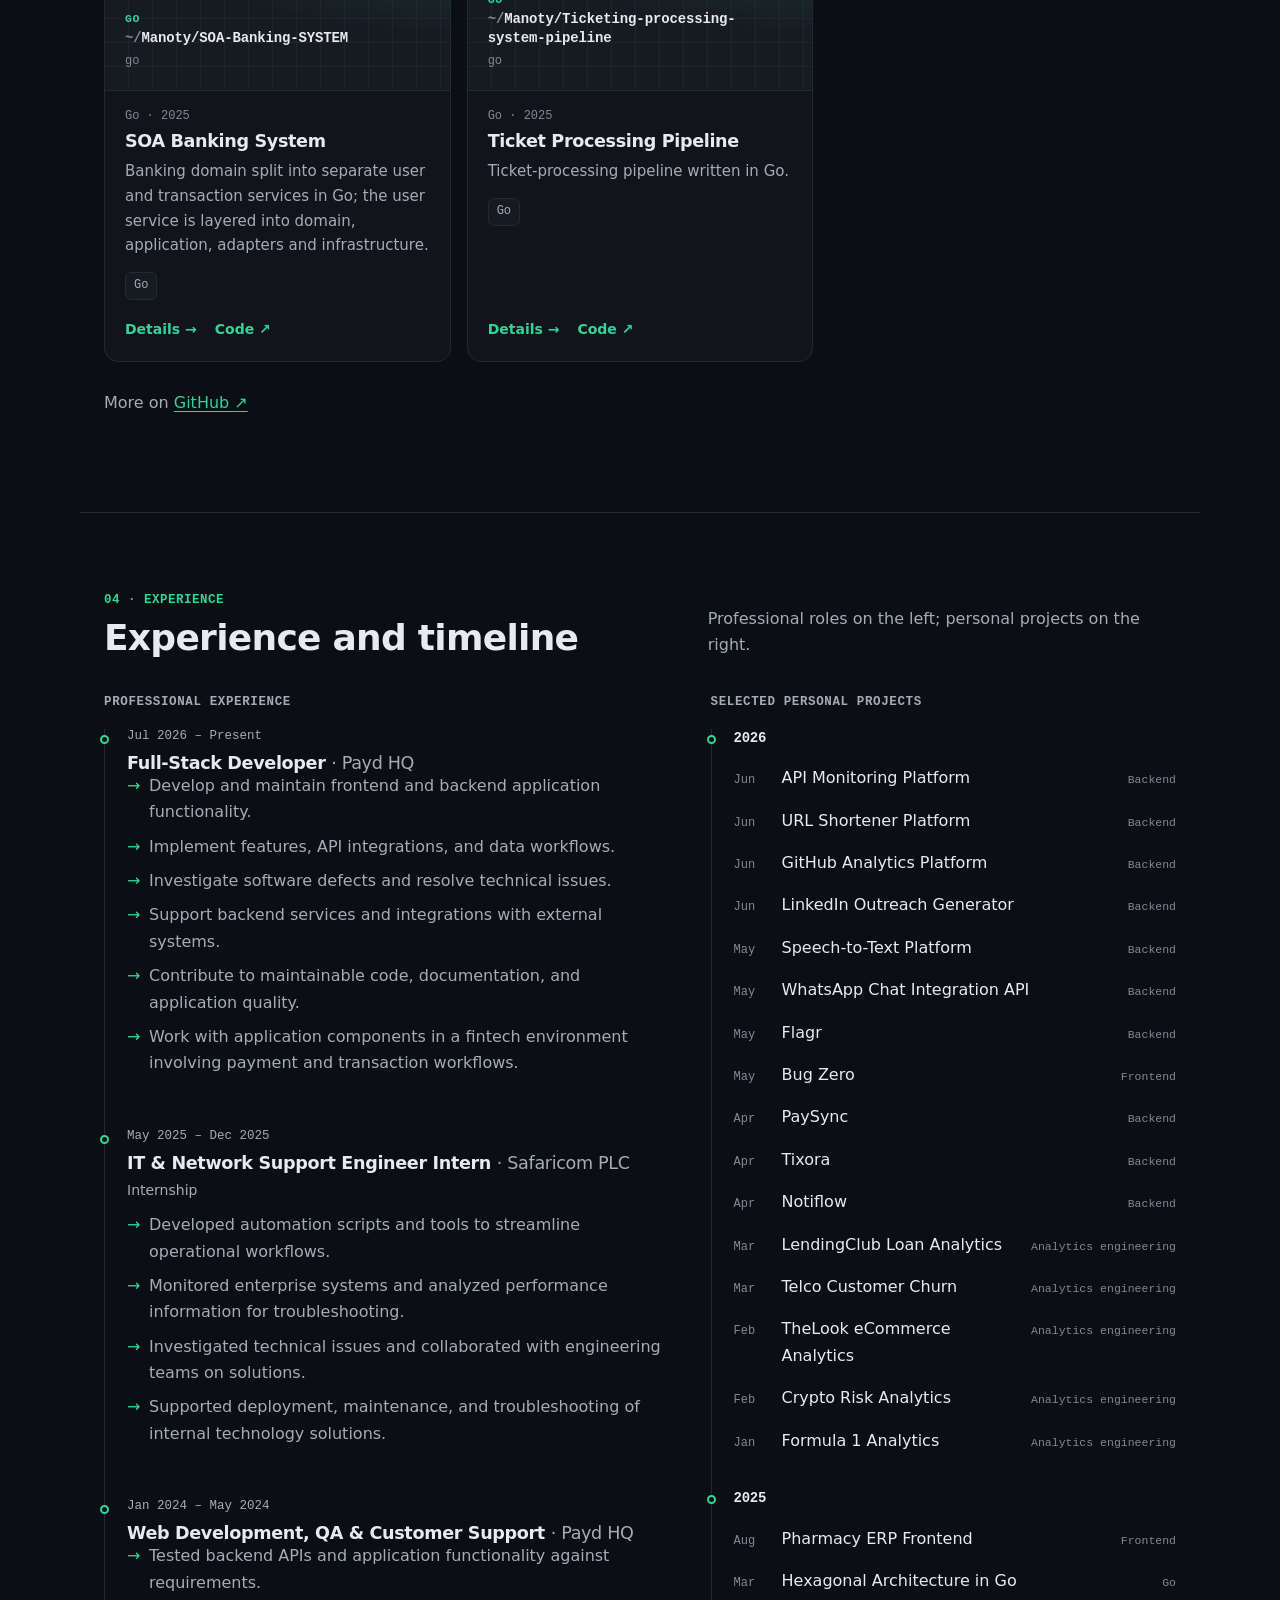
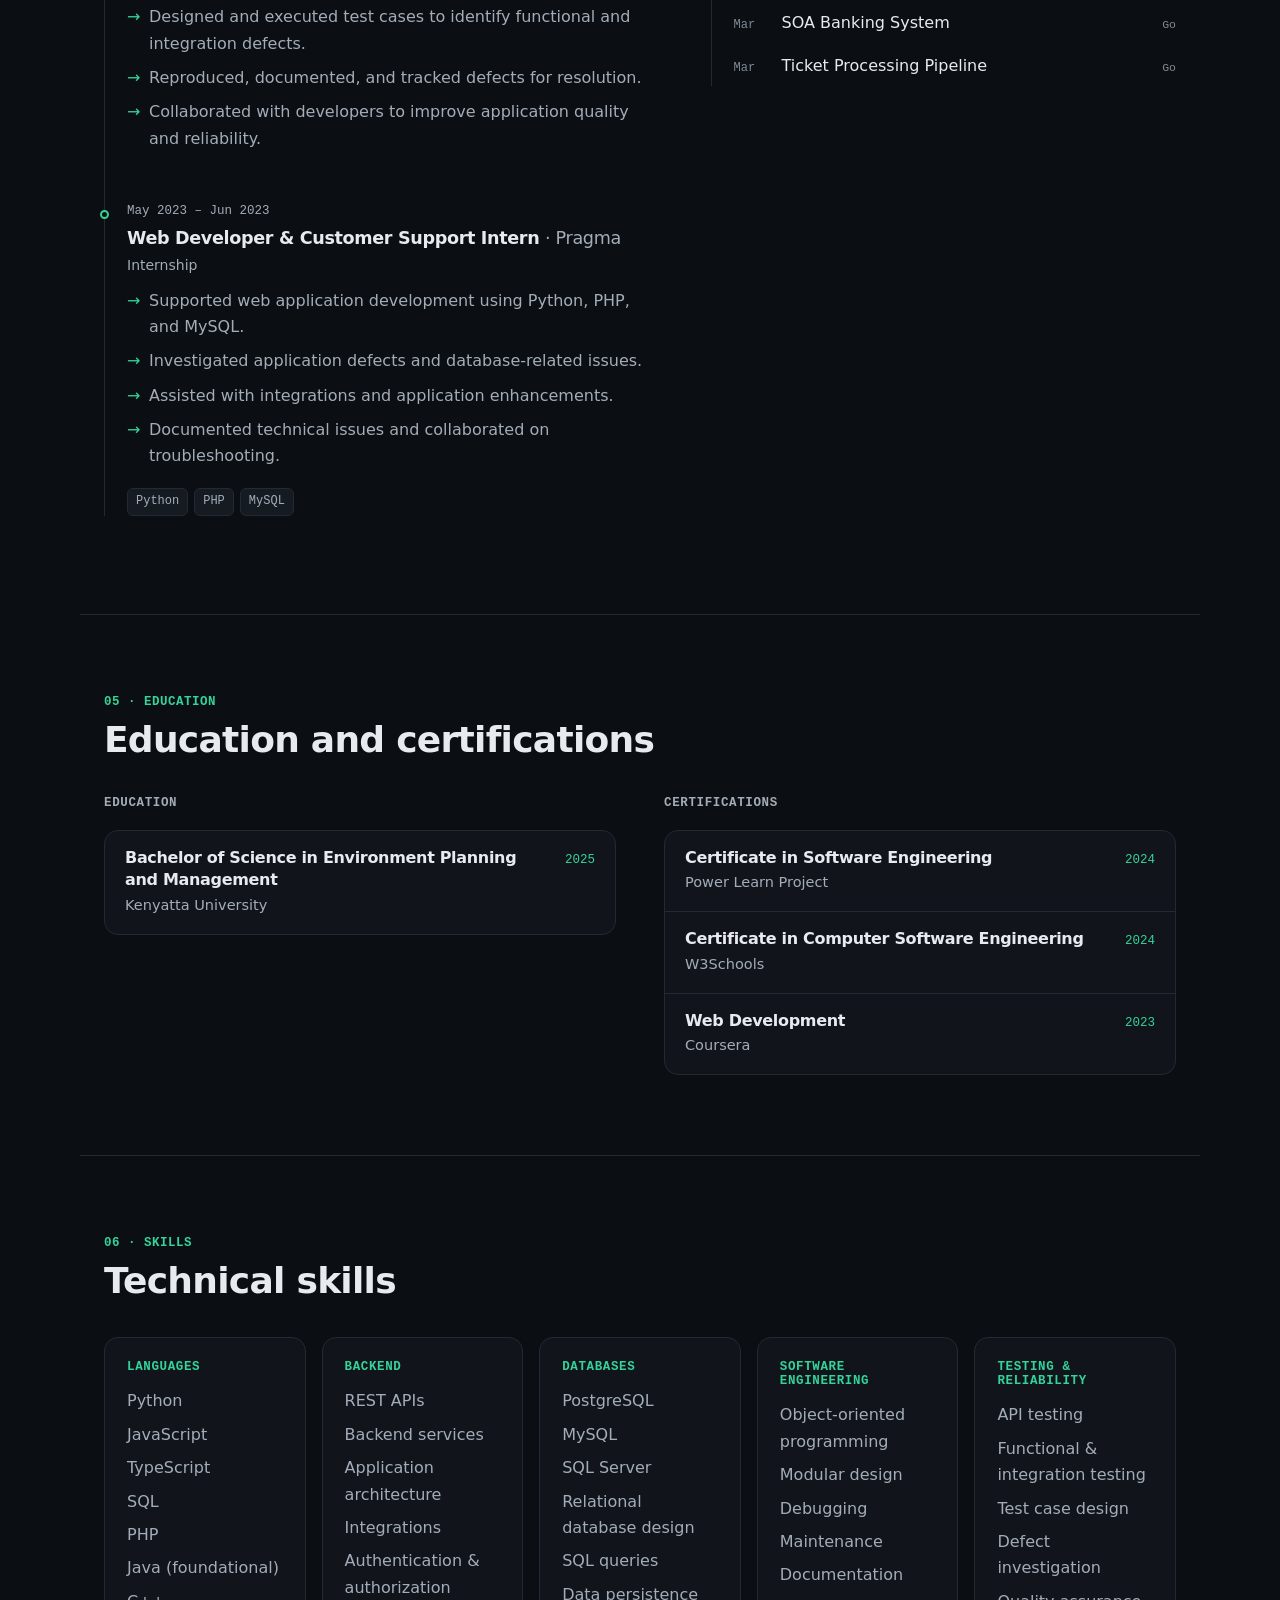
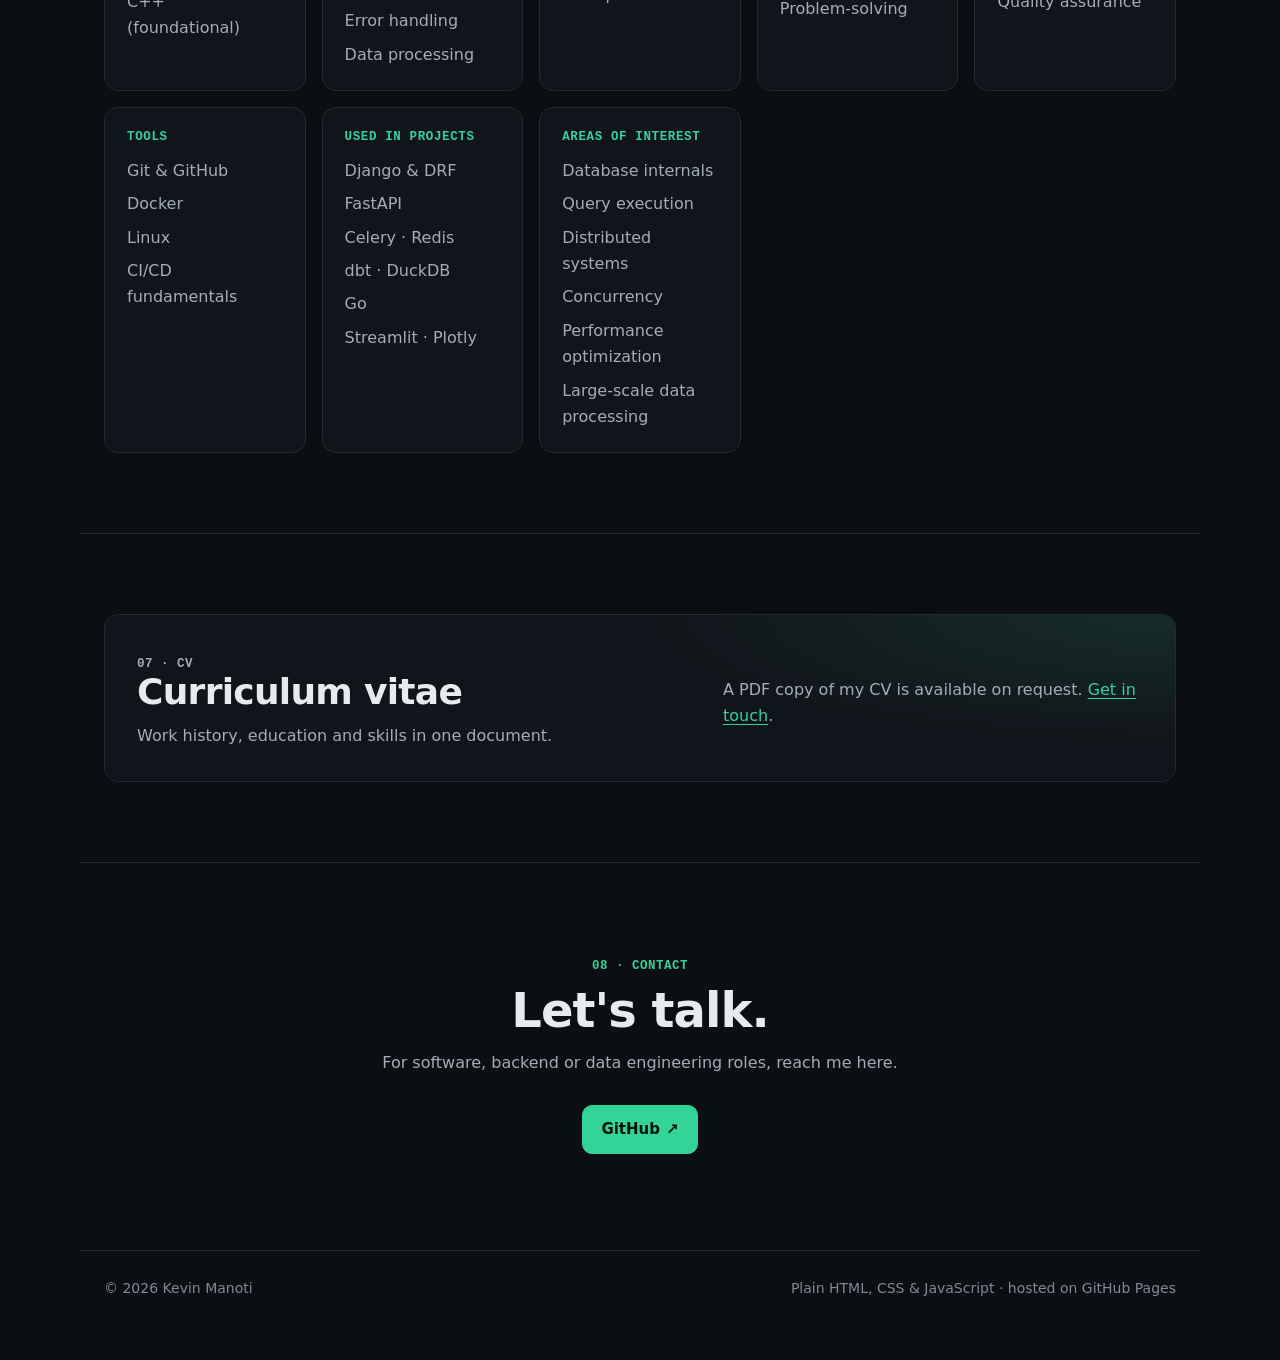
==== commit 777f2587: "Update titles, role, breakpoint and add education styles" ====
--- a/site/index.html
+++ b/site/index.html
@@ -3,9 +3,9 @@
 <head>
   <meta charset="utf-8">
   <meta name="viewport" content="width=device-width, initial-scale=1">
-  <title>Kevin Manoti · Analytics & Backend Engineer</title>
-  <meta name="description" content="Kevin Manoti, analytics engineer and backend software engineer. Payment, messaging and async APIs in Python and Go; analytics pipelines with dbt and DuckDB.">
-  <meta property="og:title" content="Kevin Manoti · Analytics & Backend Engineer">
+  <title>Kevin Manoti · Software Engineer</title>
+  <meta name="description" content="Kevin Manoti, software engineer: full-stack, backend services and data. Payment, messaging and async APIs in Python and Go; analytics pipelines with dbt and DuckDB.">
+  <meta property="og:title" content="Kevin Manoti · Software Engineer">
   <meta property="og:description" content="Payment, messaging and async APIs in Python and Go; analytics pipelines with dbt and DuckDB.">
   <meta property="og:type" content="website">
   <meta name="theme-color" content="#0b0e12">
@@ -30,6 +30,7 @@
         <a href="#about">About</a>
         <a href="#projects">Projects</a>
         <a href="#experience">Experience</a>
+        <a href="#education">Education</a>
         <a href="#skills">Skills</a>
         <a href="#cv">CV</a>
         <a href="#contact">Contact</a>
@@ -45,12 +46,12 @@
     <!-- HERO -->
     <section class="hero wrap">
       <div class="hero-text">
-        <p class="eyebrow"><span class="dot" aria-hidden="true"></span> Analytics Engineer · Backend Software Engineer</p>
+        <p class="eyebrow"><span class="dot" aria-hidden="true"></span> Software Engineer · Full-Stack Developer at Payd HQ</p>
         <h1>I build the backend systems that move <em>money</em>, <em>messages</em> and <em>data</em>.</h1>
         <p class="lede">
-          I'm Kevin Manoti. I build APIs in Python (Django, FastAPI) and Go — payment orchestration on M-Pesa,
-          async processing pipelines and real-time messaging — and I model data with dbt and DuckDB into
-          tested, documented layers that answer business questions.
+          I'm Kevin Manoti, a software engineer working across backend services, API integrations and
+          data. In my own projects I build APIs in Python (Django, FastAPI) and Go — payment orchestration on
+          M-Pesa, async processing pipelines and real-time messaging — and model data with dbt and DuckDB.
         </p>
         <div class="cta">
           <a class="btn btn-primary" href="#work">See featured work</a>
@@ -61,16 +62,15 @@
       <div class="terminal" aria-hidden="true">
         <div class="terminal-bar"><span></span><span></span><span></span><em>~/kevin</em></div>
 <pre><code><span class="t-prompt">$</span> whoami
-Kevin Manoti, Nairobi, Kenya
+Kevin Manoti, software engineer
+
+<span class="t-prompt">$</span> cat now.txt
+full-stack developer @ Payd HQ
 
 <span class="t-prompt">$</span> cat focus.txt
 <span class="t-key">backend</span>    APIs · payments · messaging · workers
 <span class="t-key">analytics</span>  dbt models · DuckDB · data tests
 
-<span class="t-prompt">$</span> cat principles.txt
-idempotent writes, retries with backoff,
-signed webhooks, tested data models
-
 <span class="t-prompt">$</span> git remote -v
 origin  github.com/Manoty<span class="t-cursor"></span></code></pre>
       </div>
@@ -93,29 +93,29 @@
       <div class="section-head">
         <div>
           <p class="section-kicker">02 · About</p>
-          <h2>Both sides of the data</h2>
+          <h2>Professional summary</h2>
         </div>
       </div>
       <div class="about reveal">
         <div class="about-text">
           <p>
-            I'm an analytics engineer and backend software engineer. I work on the services that produce data
-            and on the models that make it useful.
+            Software engineer with experience in full-stack development, backend services, API integration,
+            database-driven applications, software testing and technical troubleshooting.
           </p>
           <p>
-            On the backend I build APIs with Django, FastAPI and Go: payment orchestration over M-Pesa, async
-            transcription with background workers, multi-tenant WhatsApp messaging and feature-flag services.
-            I design for idempotent writes, retries with backoff, hashed API keys and signed webhooks.
+            I'm currently a Full-Stack Developer at Payd HQ, contributing to application functionality, backend
+            integrations and software problem-solving in a fintech environment. My technical experience includes
+            Python, SQL, JavaScript, TypeScript, PHP, REST APIs, PostgreSQL, MySQL and Git.
           </p>
           <p>
-            On the analytics side I take raw data through dbt staging, intermediate and mart layers on DuckDB,
-            add data tests, and publish dashboards that answer a specific business question.
+            I'm interested in database internals, query processing, distributed systems, reliable data processing
+            and performance-oriented software engineering.
           </p>
         </div>
         <dl class="about-facts">
-          <div><dt>Focus</dt><dd>Backend APIs · Analytics engineering</dd></div>
-          <div><dt>Languages</dt><dd>Python · SQL · Go</dd></div>
-          <div><dt>Based in</dt><dd>Nairobi, Kenya</dd></div>
+          <div><dt>Current role</dt><dd>Full-Stack Developer · Payd HQ</dd></div>
+          <div><dt>Education</dt><dd>BSc Environment Planning and Management · Kenyatta University</dd></div>
+          <div><dt>Interests</dt><dd>Database execution engines · Backend infrastructure · Reliable data processing · Performance-oriented systems</dd></div>
           <div><dt>Code</dt><dd><a href="https://github.com/Manoty" data-github target="_blank" rel="noopener">github.com/Manoty</a></dd></div>
         </dl>
       </div>
@@ -142,6 +142,7 @@
           <p class="section-kicker">04 · Experience</p>
           <h2>Experience and timeline</h2>
         </div>
+        <p>Professional roles on the left; personal projects on the right.</p>
       </div>
       <div class="experience">
         <div class="exp-col" id="workHistory">
@@ -149,8 +150,28 @@
           <ol class="tl" id="jobs"></ol>
         </div>
         <div class="exp-col" id="projectTimeline">
-          <h3 class="col-title">Selected projects</h3>
+          <h3 class="col-title">Selected personal projects</h3>
           <ol class="tl tl-compact" id="timeline"></ol>
+        </div>
+      </div>
+    </section>
+
+    <!-- EDUCATION -->
+    <section id="education" class="wrap section">
+      <div class="section-head">
+        <div>
+          <p class="section-kicker">05 · Education</p>
+          <h2>Education and certifications</h2>
+        </div>
+      </div>
+      <div class="creds">
+        <div id="degreesCol">
+          <h3 class="col-title">Education</h3>
+          <ul class="cred-list" id="degrees"></ul>
+        </div>
+        <div id="certsCol">
+          <h3 class="col-title">Certifications</h3>
+          <ul class="cred-list" id="certs"></ul>
         </div>
       </div>
     </section>
@@ -159,31 +180,42 @@
     <section id="skills" class="wrap section">
       <div class="section-head">
         <div>
-          <p class="section-kicker">05 · Skills</p>
-          <h2>Tools and practices</h2>
-        </div>
-        <p>What the projects above are built with.</p>
+          <p class="section-kicker">06 · Skills</p>
+          <h2>Technical skills</h2>
+        </div>
       </div>
       <div class="stack">
         <div class="stack-col reveal">
           <h3>Languages</h3>
-          <ul><li>Python</li><li>SQL</li><li>Go</li><li>JavaScript / TypeScript</li></ul>
+          <ul><li>Python</li><li>JavaScript</li><li>TypeScript</li><li>SQL</li><li>PHP</li><li>Java (foundational)</li><li>C++ (foundational)</li></ul>
         </div>
         <div class="stack-col reveal">
           <h3>Backend</h3>
-          <ul><li>Django &amp; DRF</li><li>FastAPI</li><li>Celery</li><li>Django Channels / WebSockets</li><li>SQLAlchemy &amp; Alembic</li></ul>
-        </div>
-        <div class="stack-col reveal">
-          <h3>Analytics engineering</h3>
-          <ul><li>dbt</li><li>DuckDB</li><li>PostgreSQL</li><li>Pandas</li><li>Plotly · Streamlit</li></ul>
-        </div>
-        <div class="stack-col reveal">
-          <h3>Integrations &amp; ops</h3>
-          <ul><li>M-Pesa Daraja</li><li>WhatsApp (Twilio / Meta)</li><li>Redis</li><li>Docker · Nginx</li><li>S3 / MinIO</li><li>pytest</li></ul>
-        </div>
-        <div class="stack-col reveal">
-          <h3>Practices</h3>
-          <ul><li>Idempotency &amp; retries</li><li>HMAC-signed webhooks</li><li>Hashed, scoped API keys</li><li>Layered dbt models</li><li>Data quality tests</li></ul>
+          <ul><li>REST APIs</li><li>Backend services</li><li>Application architecture</li><li>Integrations</li><li>Authentication &amp; authorization</li><li>Error handling</li><li>Data processing</li></ul>
+        </div>
+        <div class="stack-col reveal">
+          <h3>Databases</h3>
+          <ul><li>PostgreSQL</li><li>MySQL</li><li>SQL Server</li><li>Relational database design</li><li>SQL queries</li><li>Data persistence</li></ul>
+        </div>
+        <div class="stack-col reveal">
+          <h3>Software engineering</h3>
+          <ul><li>Object-oriented programming</li><li>Modular design</li><li>Debugging</li><li>Maintenance</li><li>Documentation</li><li>Problem-solving</li></ul>
+        </div>
+        <div class="stack-col reveal">
+          <h3>Testing &amp; reliability</h3>
+          <ul><li>API testing</li><li>Functional &amp; integration testing</li><li>Test case design</li><li>Defect investigation</li><li>Quality assurance</li></ul>
+        </div>
+        <div class="stack-col reveal">
+          <h3>Tools</h3>
+          <ul><li>Git &amp; GitHub</li><li>Docker</li><li>Linux</li><li>CI/CD fundamentals</li></ul>
+        </div>
+        <div class="stack-col reveal">
+          <h3>Used in projects</h3>
+          <ul><li>Django &amp; DRF</li><li>FastAPI</li><li>Celery · Redis</li><li>dbt · DuckDB</li><li>Go</li><li>Streamlit · Plotly</li></ul>
+        </div>
+        <div class="stack-col reveal">
+          <h3>Areas of interest</h3>
+          <ul><li>Database internals</li><li>Query execution</li><li>Distributed systems</li><li>Concurrency</li><li>Performance optimization</li><li>Large-scale data processing</li></ul>
         </div>
       </div>
     </section>
@@ -192,7 +224,7 @@
     <section id="cv" class="wrap section">
       <div class="cv-card reveal">
         <div>
-          <p class="section-kicker">06 · CV</p>
+          <p class="section-kicker">07 · CV</p>
           <h2>Curriculum vitae</h2>
           <p>Work history, education and skills in one document.</p>
         </div>
@@ -202,9 +234,9 @@
 
     <!-- CONTACT -->
     <section id="contact" class="wrap section contact">
-      <p class="section-kicker">07 · Contact</p>
+      <p class="section-kicker">08 · Contact</p>
       <h2>Let's talk.</h2>
-      <p>For backend, platform or analytics engineering work, reach me here.</p>
+      <p>For software, backend or data engineering roles, reach me here.</p>
       <div class="cta" id="contactActions">
         <a class="btn btn-primary" href="https://github.com/Manoty" target="_blank" rel="noopener">GitHub <span aria-hidden="true">↗</span></a>
       </div>
--- a/site/styles.css
+++ b/site/styles.css
@@ -379,7 +379,7 @@
 }
 
 /* ---------------------------------------------------------------- mobile nav */
-@media (max-width: 820px) {
+@media (max-width: 920px) {
   .menu-toggle { display: grid; order: 3; }
   .theme-toggle { order: 2; }
   .nav-links {
@@ -411,3 +411,14 @@
   .pager-next { text-align: left; }
   .contact { padding-top: 72px; padding-bottom: 72px; }
 }
+
+/* ---------------------------------------------------------------- education + certifications */
+.creds { display: grid; grid-template-columns: repeat(2, minmax(0, 1fr)); gap: 48px; }
+.cred-list { list-style: none; margin: 0; padding: 0; border: 1px solid var(--border); border-radius: var(--radius); background: var(--surface); }
+.cred { display: flex; justify-content: space-between; align-items: baseline; gap: 16px; padding: 16px 20px; border-top: 1px solid var(--border); }
+.cred:first-child { border-top: 0; }
+.cred h4 { font-size: 1rem; line-height: 1.4; }
+.cred h4 a { color: inherit; }
+.cred p { margin: 2px 0 0; color: var(--muted); font-size: 14.5px; }
+.cred-year { font: 12.5px var(--mono); color: var(--accent); flex: none; }
+@media (max-width: 960px) { .creds { grid-template-columns: 1fr; gap: 36px; } }
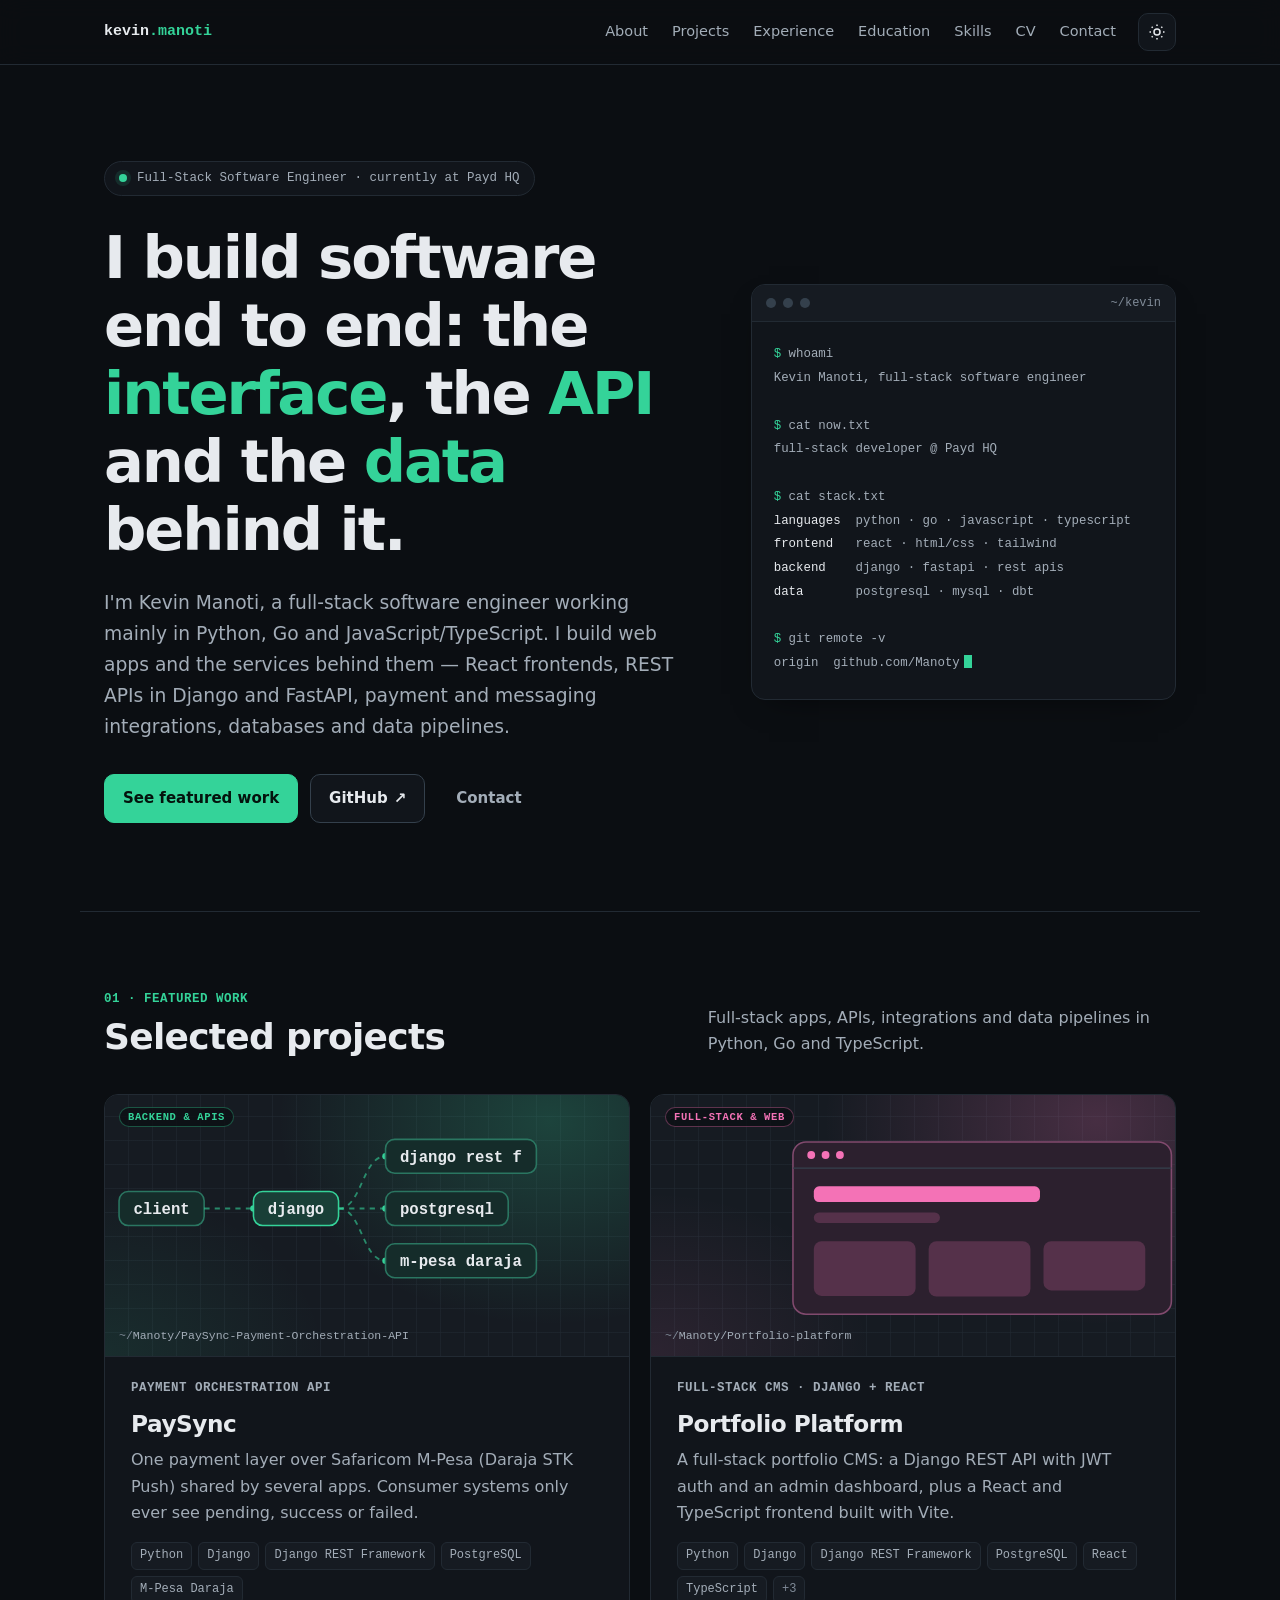
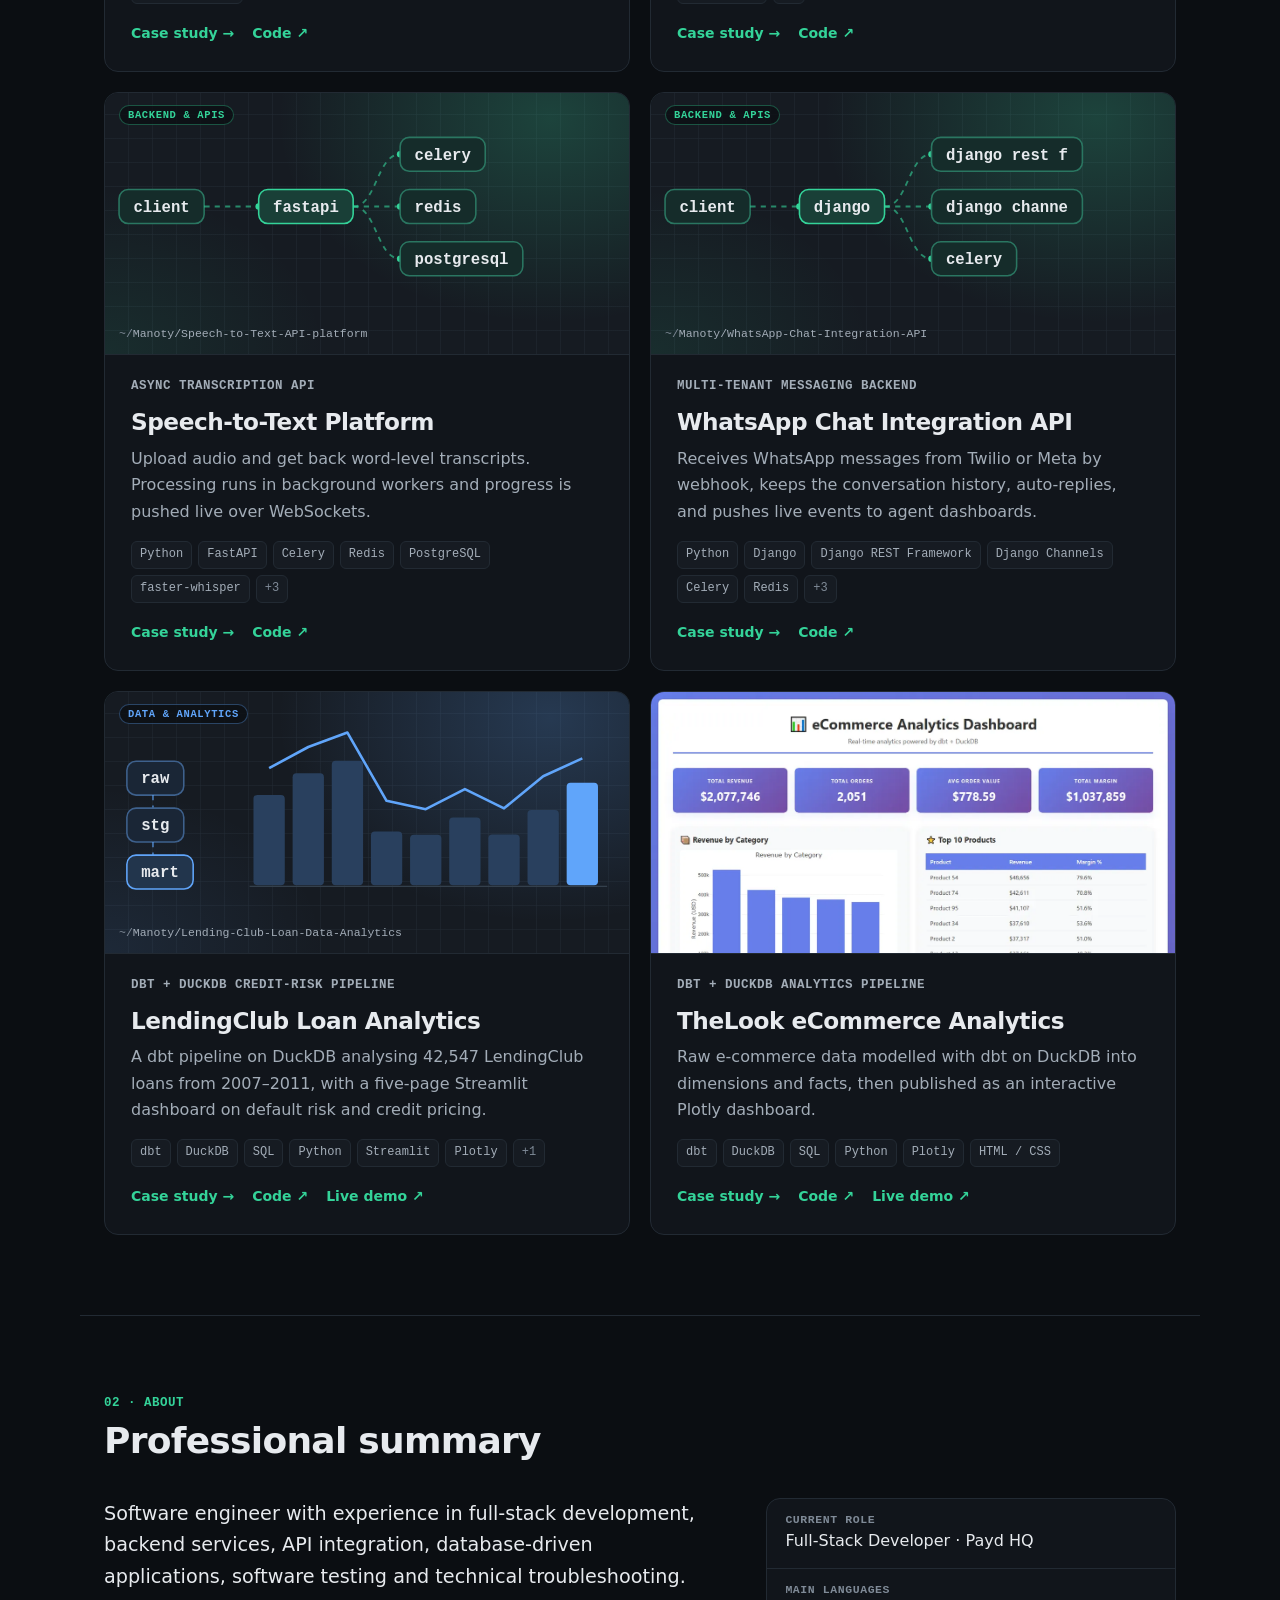
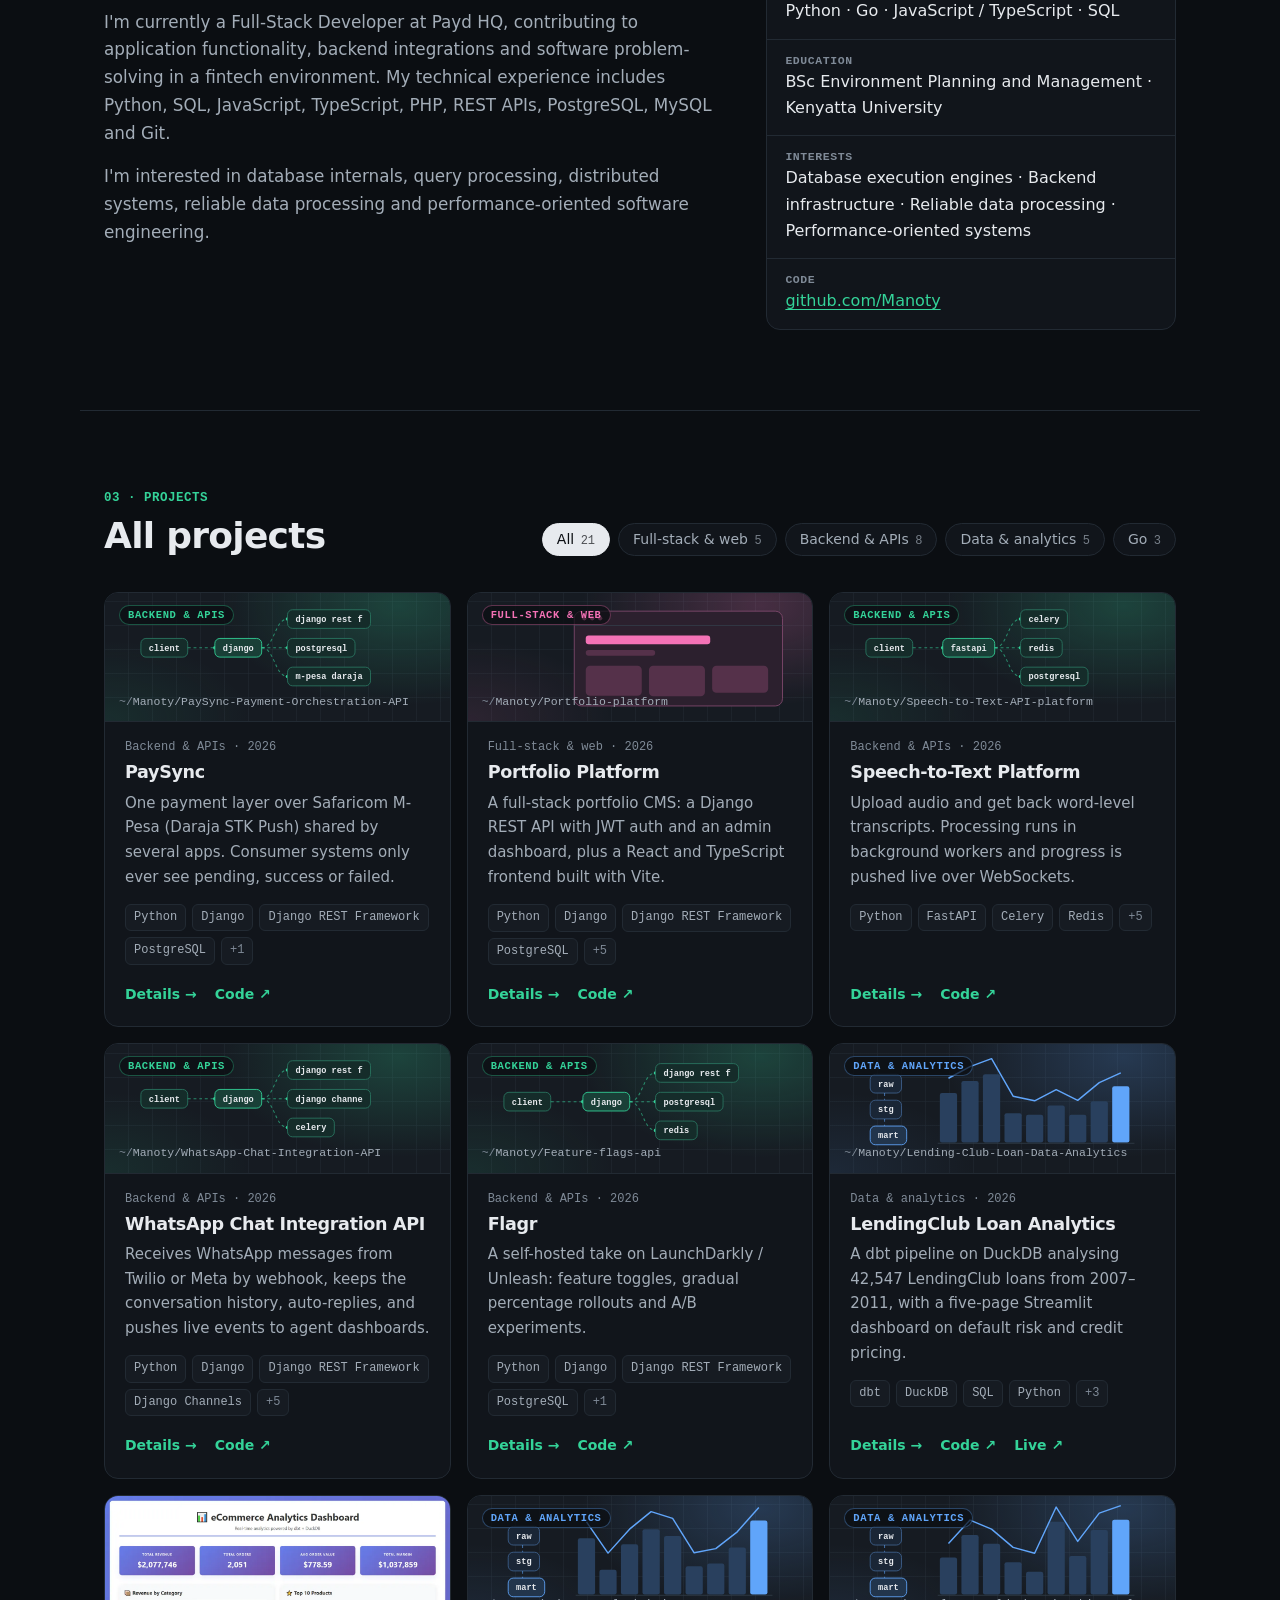
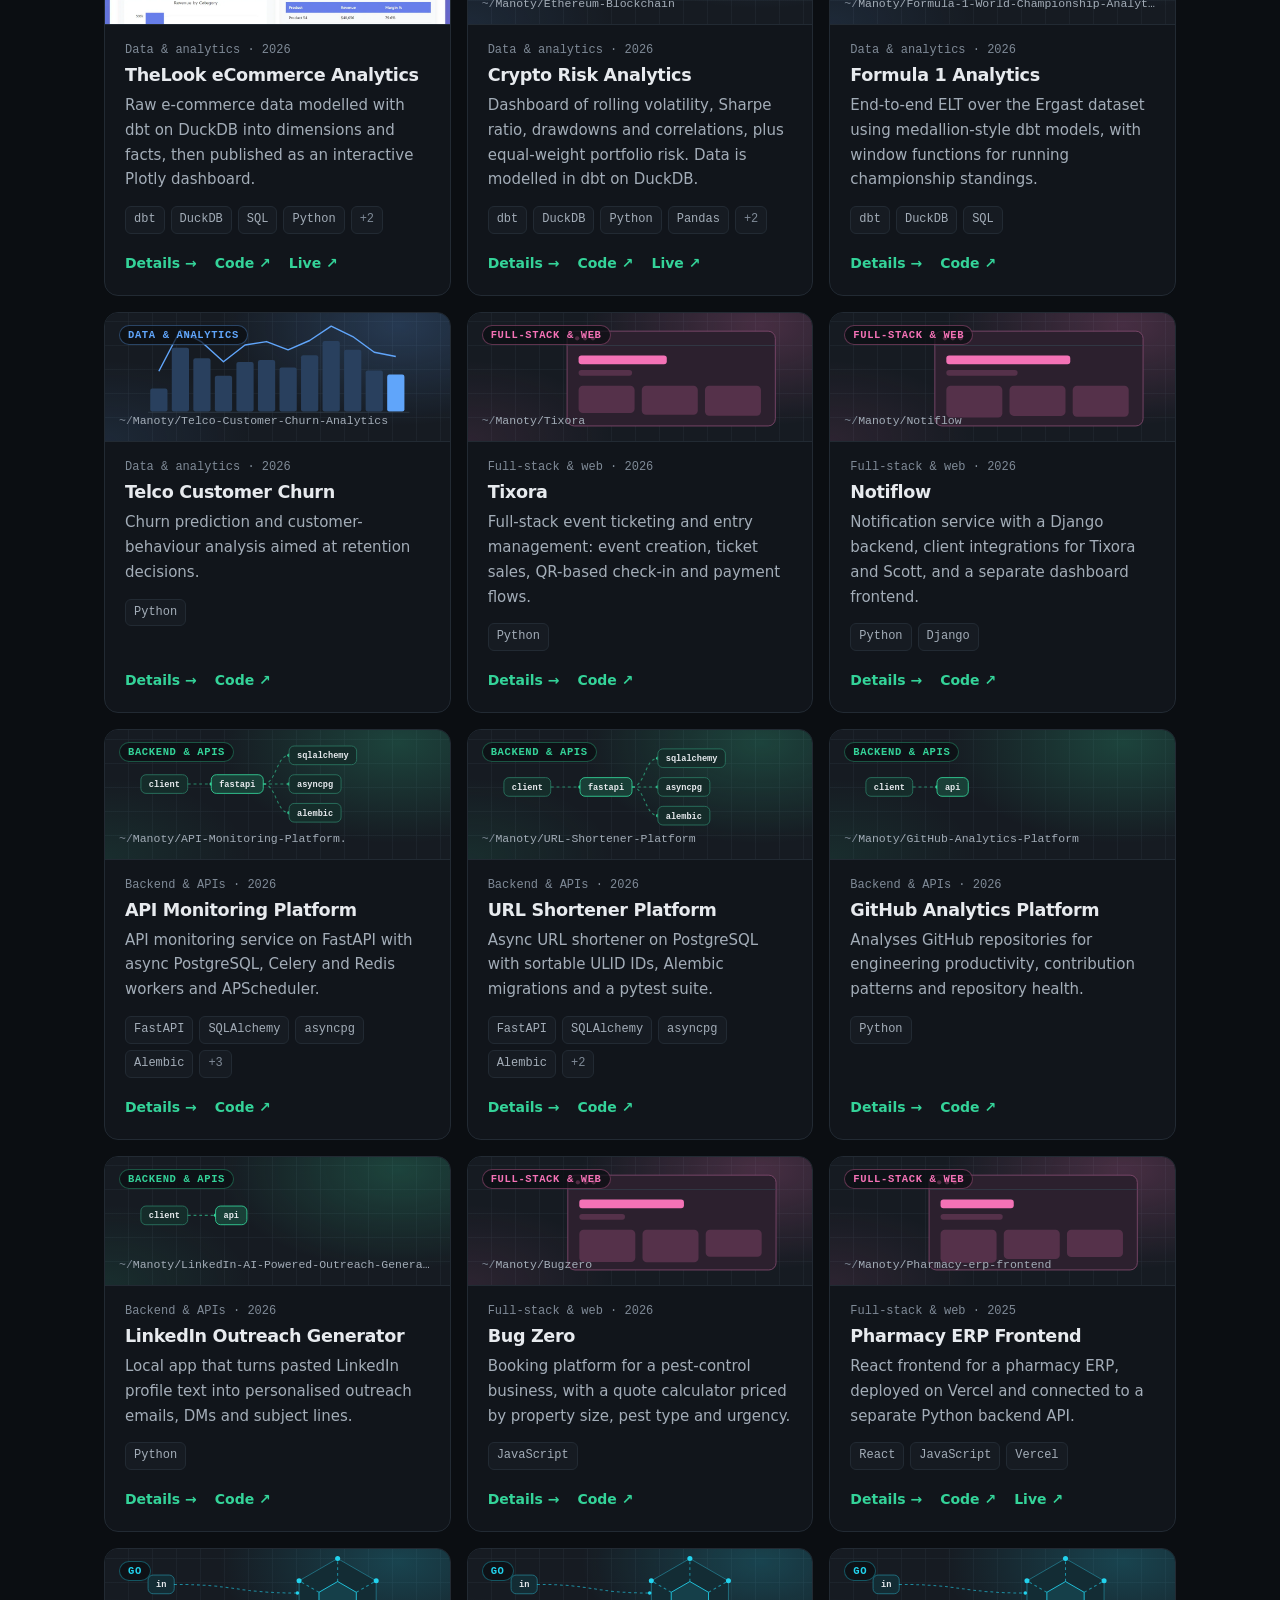
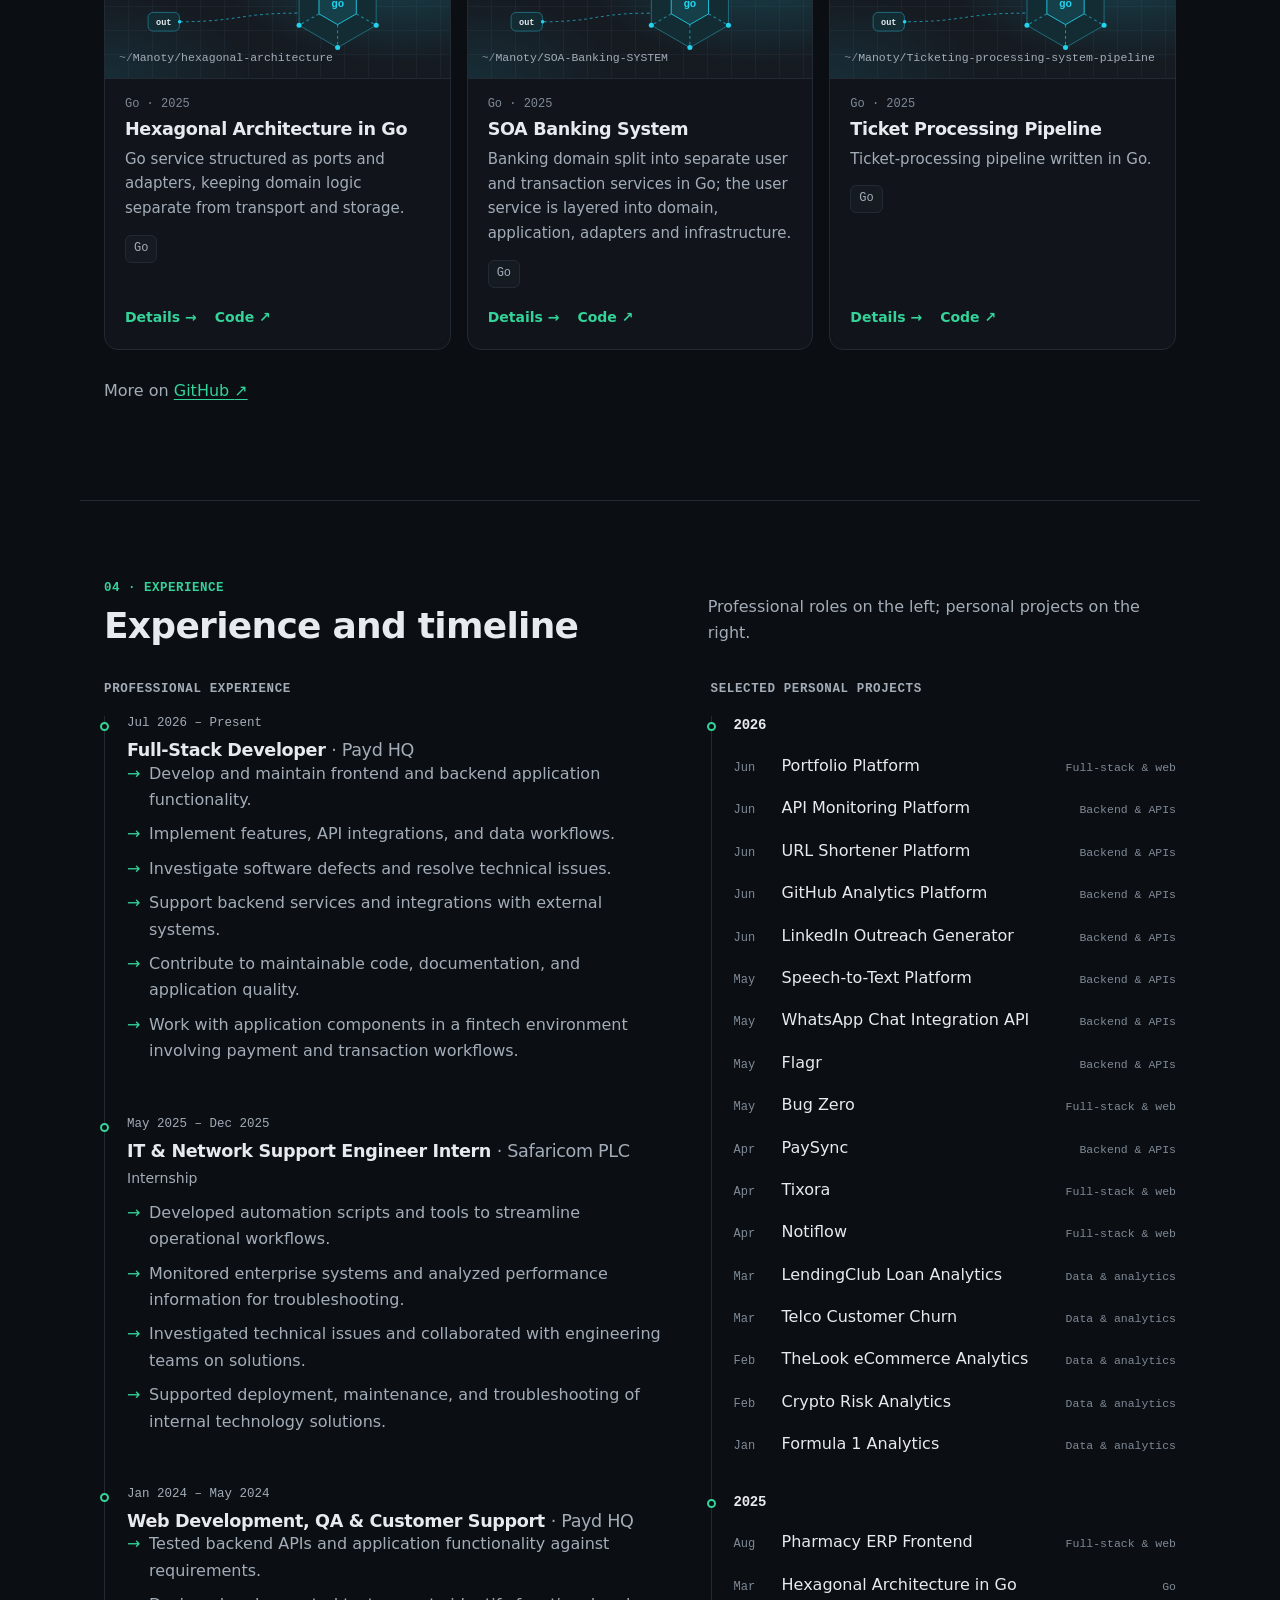
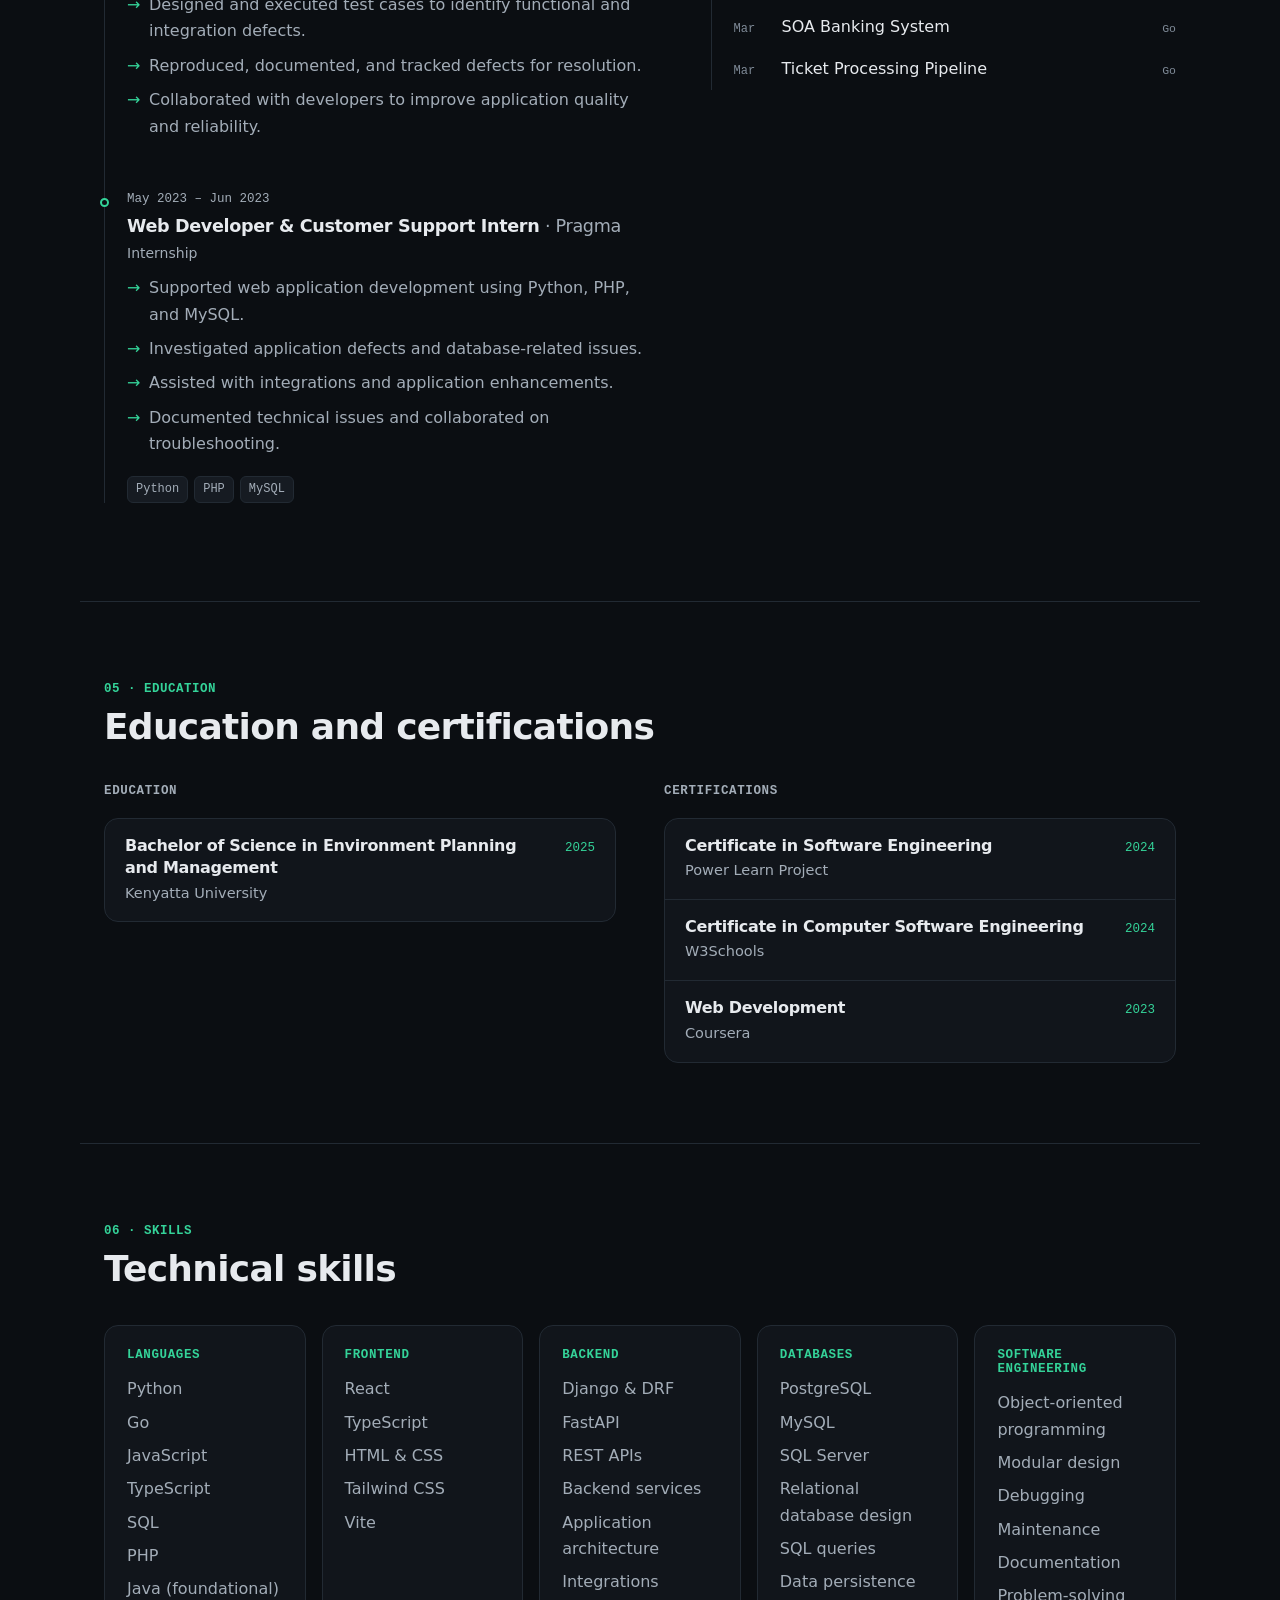
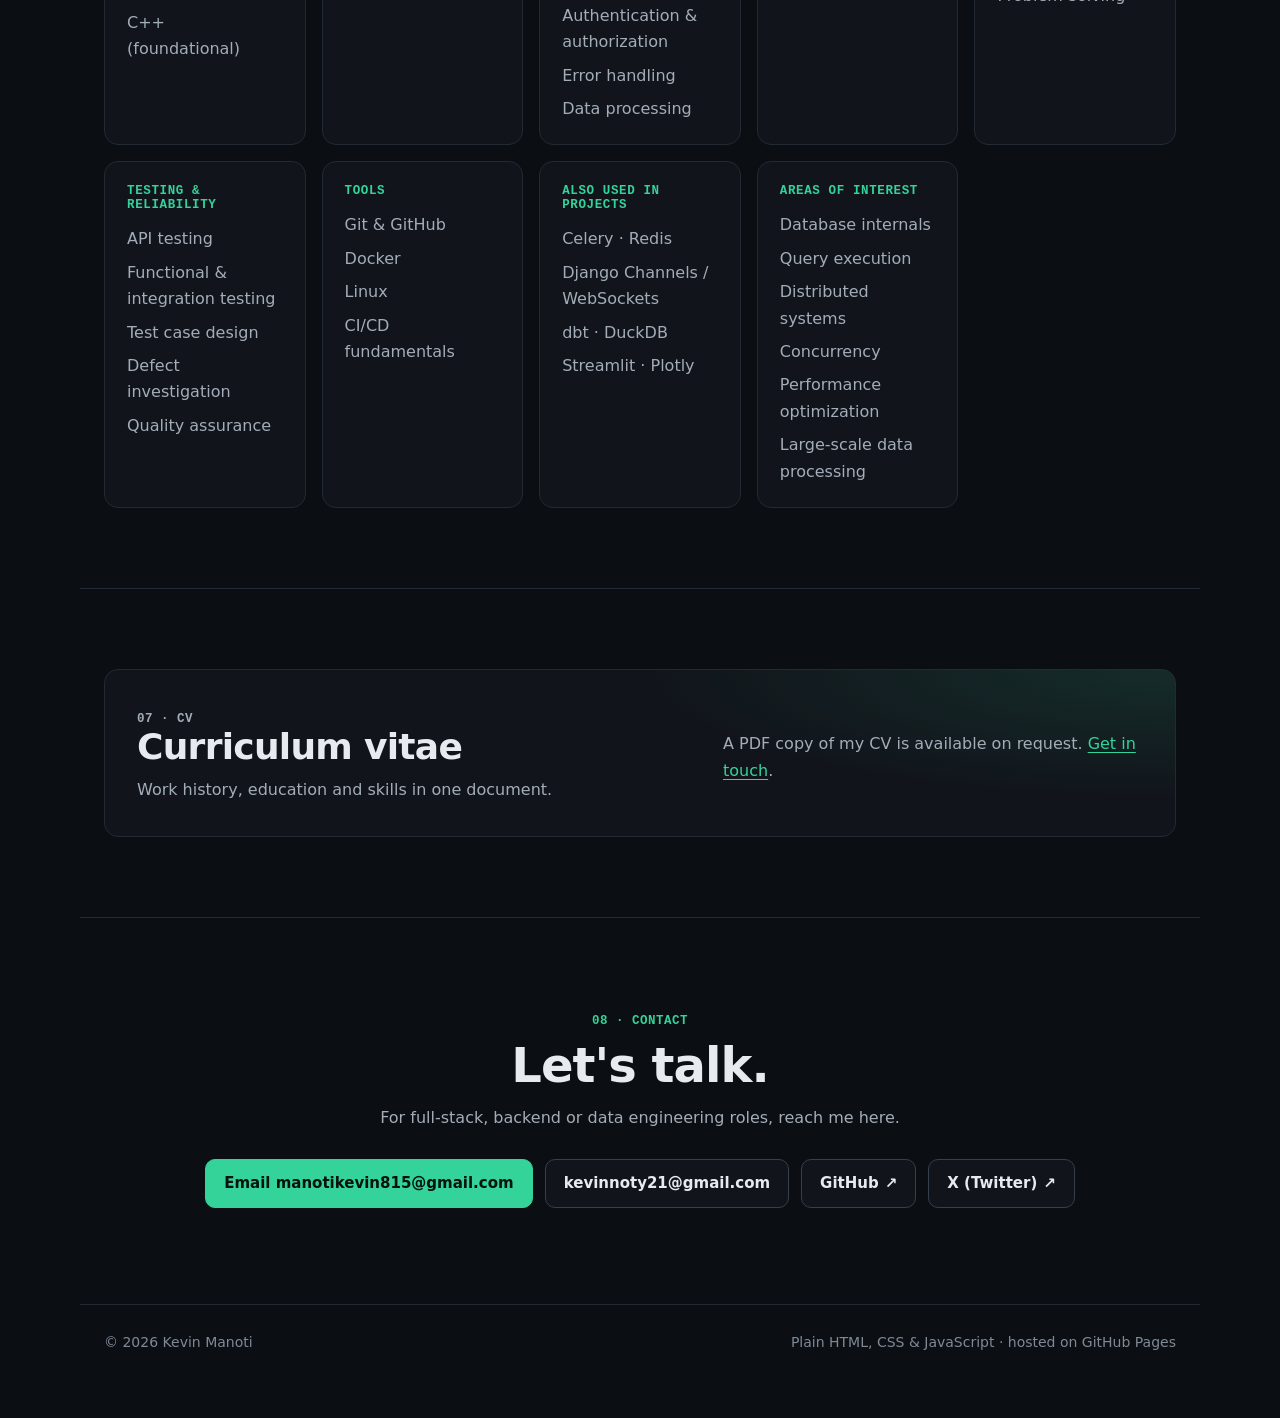
==== commit b59a4381: "Re-render and crop grid and contact area" ====
--- a/site/index.html
+++ b/site/index.html
@@ -3,10 +3,10 @@
 <head>
   <meta charset="utf-8">
   <meta name="viewport" content="width=device-width, initial-scale=1">
-  <title>Kevin Manoti · Software Engineer</title>
-  <meta name="description" content="Kevin Manoti, software engineer: full-stack, backend services and data. Payment, messaging and async APIs in Python and Go; analytics pipelines with dbt and DuckDB.">
-  <meta property="og:title" content="Kevin Manoti · Software Engineer">
-  <meta property="og:description" content="Payment, messaging and async APIs in Python and Go; analytics pipelines with dbt and DuckDB.">
+  <title>Kevin Manoti · Full-Stack Software Engineer</title>
+  <meta name="description" content="Kevin Manoti, full-stack software engineer working in Python, Go and JavaScript/TypeScript: web apps, APIs, integrations and data pipelines.">
+  <meta property="og:title" content="Kevin Manoti · Full-Stack Software Engineer">
+  <meta property="og:description" content="Full-stack software engineer: web apps, APIs, integrations and data pipelines in Python, Go and JavaScript/TypeScript.">
   <meta property="og:type" content="website">
   <meta name="theme-color" content="#0b0e12">
   <link rel="icon" href="data:image/svg+xml,<svg xmlns='http://www.w3.org/2000/svg' viewBox='0 0 32 32'><rect width='32' height='32' rx='7' fill='%2310b981'/><text x='16' y='22' font-family='monospace' font-size='15' font-weight='700' text-anchor='middle' fill='white'>KM</text></svg>">
@@ -46,12 +46,12 @@
     <!-- HERO -->
     <section class="hero wrap">
       <div class="hero-text">
-        <p class="eyebrow"><span class="dot" aria-hidden="true"></span> Software Engineer · Full-Stack Developer at Payd HQ</p>
-        <h1>I build the backend systems that move <em>money</em>, <em>messages</em> and <em>data</em>.</h1>
+        <p class="eyebrow"><span class="dot" aria-hidden="true"></span> Full-Stack Software Engineer · currently at Payd HQ</p>
+        <h1>I build software end to end: the <em>interface</em>, the <em>API</em> and the <em>data</em> behind it.</h1>
         <p class="lede">
-          I'm Kevin Manoti, a software engineer working across backend services, API integrations and
-          data. In my own projects I build APIs in Python (Django, FastAPI) and Go — payment orchestration on
-          M-Pesa, async processing pipelines and real-time messaging — and model data with dbt and DuckDB.
+          I'm Kevin Manoti, a full-stack software engineer working mainly in Python, Go and
+          JavaScript/TypeScript. I build web apps and the services behind them — React frontends, REST APIs
+          in Django and FastAPI, payment and messaging integrations, databases and data pipelines.
         </p>
         <div class="cta">
           <a class="btn btn-primary" href="#work">See featured work</a>
@@ -62,14 +62,16 @@
       <div class="terminal" aria-hidden="true">
         <div class="terminal-bar"><span></span><span></span><span></span><em>~/kevin</em></div>
 <pre><code><span class="t-prompt">$</span> whoami
-Kevin Manoti, software engineer
+Kevin Manoti, full-stack software engineer
 
 <span class="t-prompt">$</span> cat now.txt
 full-stack developer @ Payd HQ
 
-<span class="t-prompt">$</span> cat focus.txt
-<span class="t-key">backend</span>    APIs · payments · messaging · workers
-<span class="t-key">analytics</span>  dbt models · DuckDB · data tests
+<span class="t-prompt">$</span> cat stack.txt
+<span class="t-key">languages</span>  python · go · javascript · typescript
+<span class="t-key">frontend</span>   react · html/css · tailwind
+<span class="t-key">backend</span>    django · fastapi · rest apis
+<span class="t-key">data</span>       postgresql · mysql · dbt
 
 <span class="t-prompt">$</span> git remote -v
 origin  github.com/Manoty<span class="t-cursor"></span></code></pre>
@@ -81,9 +83,9 @@
       <div class="section-head">
         <div>
           <p class="section-kicker">01 · Featured work</p>
-          <h2>Selected backend and analytics projects</h2>
-        </div>
-        <p>Idempotency, retries, signed webhooks, background workers and tested dbt models.</p>
+          <h2>Selected projects</h2>
+        </div>
+        <p>Full-stack apps, APIs, integrations and data pipelines in Python, Go and TypeScript.</p>
       </div>
       <div class="featured" id="featured"></div>
     </section>
@@ -114,6 +116,7 @@
         </div>
         <dl class="about-facts">
           <div><dt>Current role</dt><dd>Full-Stack Developer · Payd HQ</dd></div>
+          <div><dt>Main languages</dt><dd>Python · Go · JavaScript / TypeScript · SQL</dd></div>
           <div><dt>Education</dt><dd>BSc Environment Planning and Management · Kenyatta University</dd></div>
           <div><dt>Interests</dt><dd>Database execution engines · Backend infrastructure · Reliable data processing · Performance-oriented systems</dd></div>
           <div><dt>Code</dt><dd><a href="https://github.com/Manoty" data-github target="_blank" rel="noopener">github.com/Manoty</a></dd></div>
@@ -187,11 +190,15 @@
       <div class="stack">
         <div class="stack-col reveal">
           <h3>Languages</h3>
-          <ul><li>Python</li><li>JavaScript</li><li>TypeScript</li><li>SQL</li><li>PHP</li><li>Java (foundational)</li><li>C++ (foundational)</li></ul>
+          <ul><li>Python</li><li>Go</li><li>JavaScript</li><li>TypeScript</li><li>SQL</li><li>PHP</li><li>Java (foundational)</li><li>C++ (foundational)</li></ul>
+        </div>
+        <div class="stack-col reveal">
+          <h3>Frontend</h3>
+          <ul><li>React</li><li>TypeScript</li><li>HTML &amp; CSS</li><li>Tailwind CSS</li><li>Vite</li></ul>
         </div>
         <div class="stack-col reveal">
           <h3>Backend</h3>
-          <ul><li>REST APIs</li><li>Backend services</li><li>Application architecture</li><li>Integrations</li><li>Authentication &amp; authorization</li><li>Error handling</li><li>Data processing</li></ul>
+          <ul><li>Django &amp; DRF</li><li>FastAPI</li><li>REST APIs</li><li>Backend services</li><li>Application architecture</li><li>Integrations</li><li>Authentication &amp; authorization</li><li>Error handling</li><li>Data processing</li></ul>
         </div>
         <div class="stack-col reveal">
           <h3>Databases</h3>
@@ -210,8 +217,8 @@
           <ul><li>Git &amp; GitHub</li><li>Docker</li><li>Linux</li><li>CI/CD fundamentals</li></ul>
         </div>
         <div class="stack-col reveal">
-          <h3>Used in projects</h3>
-          <ul><li>Django &amp; DRF</li><li>FastAPI</li><li>Celery · Redis</li><li>dbt · DuckDB</li><li>Go</li><li>Streamlit · Plotly</li></ul>
+          <h3>Also used in projects</h3>
+          <ul><li>Celery · Redis</li><li>Django Channels / WebSockets</li><li>dbt · DuckDB</li><li>Streamlit · Plotly</li></ul>
         </div>
         <div class="stack-col reveal">
           <h3>Areas of interest</h3>
@@ -236,7 +243,7 @@
     <section id="contact" class="wrap section contact">
       <p class="section-kicker">08 · Contact</p>
       <h2>Let's talk.</h2>
-      <p>For software, backend or data engineering roles, reach me here.</p>
+      <p>For full-stack, backend or data engineering roles, reach me here.</p>
       <div class="cta" id="contactActions">
         <a class="btn btn-primary" href="https://github.com/Manoty" target="_blank" rel="noopener">GitHub <span aria-hidden="true">↗</span></a>
       </div>
--- a/site/styles.css
+++ b/site/styles.css
@@ -160,22 +160,39 @@
   object-fit: cover; object-position: top center;
   transition: transform .5s var(--ease);
 }
+/* Generated cover art (main.js -> thumbPlaceholder). --art is the category hue. */
 .thumb-placeholder {
-  position: absolute; inset: 0; display: flex; flex-direction: column; justify-content: flex-end; gap: 4px;
-  padding: 18px 20px;
+  --art: var(--accent);
+  position: absolute; inset: 0;
   background:
-    radial-gradient(120% 90% at 100% 0%, var(--accent-soft), transparent 60%),
-    repeating-linear-gradient(0deg, transparent 0 23px, color-mix(in srgb, var(--border) 60%, transparent) 23px 24px),
-    repeating-linear-gradient(90deg, transparent 0 23px, color-mix(in srgb, var(--border) 60%, transparent) 23px 24px),
+    radial-gradient(80% 120% at 85% 10%, color-mix(in srgb, var(--art) 22%, transparent), transparent 65%),
+    radial-gradient(60% 90% at 0% 100%, color-mix(in srgb, var(--art) 10%, transparent), transparent 70%),
+    repeating-linear-gradient(0deg, transparent 0 23px, color-mix(in srgb, var(--border) 55%, transparent) 23px 24px),
+    repeating-linear-gradient(90deg, transparent 0 23px, color-mix(in srgb, var(--border) 55%, transparent) 23px 24px),
     var(--surface-2);
 }
-.thumb-placeholder span { font: 600 11.5px var(--mono); color: var(--accent); text-transform: uppercase; letter-spacing: .05em; }
-.thumb-placeholder strong {
-  font: 600 14px/1.35 var(--mono); color: var(--text); letter-spacing: -0.01em;
-  overflow-wrap: anywhere;
-}
-.thumb-placeholder strong::before { content: '~/'; color: var(--faint); }
-.thumb-placeholder code { font-size: 12px; color: var(--faint); }
+.art { position: absolute; inset: 0; width: 100%; height: 100%; }
+.art text { font: 600 12px var(--mono); fill: var(--text); }
+.art .a-big { font-size: 15px; fill: var(--art); }
+.a-node { fill: color-mix(in srgb, var(--surface) 88%, var(--art)); stroke: color-mix(in srgb, var(--art) 45%, var(--border)); stroke-width: 1.2; }
+.a-node.a-strong { fill: color-mix(in srgb, var(--art) 22%, var(--surface)); stroke: var(--art); }
+.a-link { fill: none; stroke: color-mix(in srgb, var(--art) 60%, transparent); stroke-width: 1.4; stroke-dasharray: 4 4; }
+.a-dot { fill: var(--art); }
+.a-bar { fill: color-mix(in srgb, var(--art) 30%, var(--surface)); }
+.a-bar.a-strong { fill: var(--art); }
+.a-line { fill: none; stroke: var(--art); stroke-width: 2; stroke-linejoin: round; }
+.a-axis { stroke: var(--border-strong); stroke-width: 1; }
+.art-label {
+  position: absolute; top: 12px; left: 14px;
+  font: 600 10.5px var(--mono); text-transform: uppercase; letter-spacing: .06em; color: var(--art);
+  background: color-mix(in srgb, var(--bg) 70%, transparent); padding: 3px 8px; border-radius: 999px;
+  border: 1px solid color-mix(in srgb, var(--art) 35%, transparent);
+}
+.art-repo {
+  position: absolute; left: 14px; right: 14px; bottom: 10px;
+  font-size: 11.5px; color: var(--muted); white-space: nowrap; overflow: hidden; text-overflow: ellipsis;
+}
+.art-repo::before { content: '~/'; color: var(--faint); }
 
 /* ---------------------------------------------------------------- featured */
 .featured { display: grid; grid-template-columns: repeat(2, minmax(0, 1fr)); gap: 20px; }
